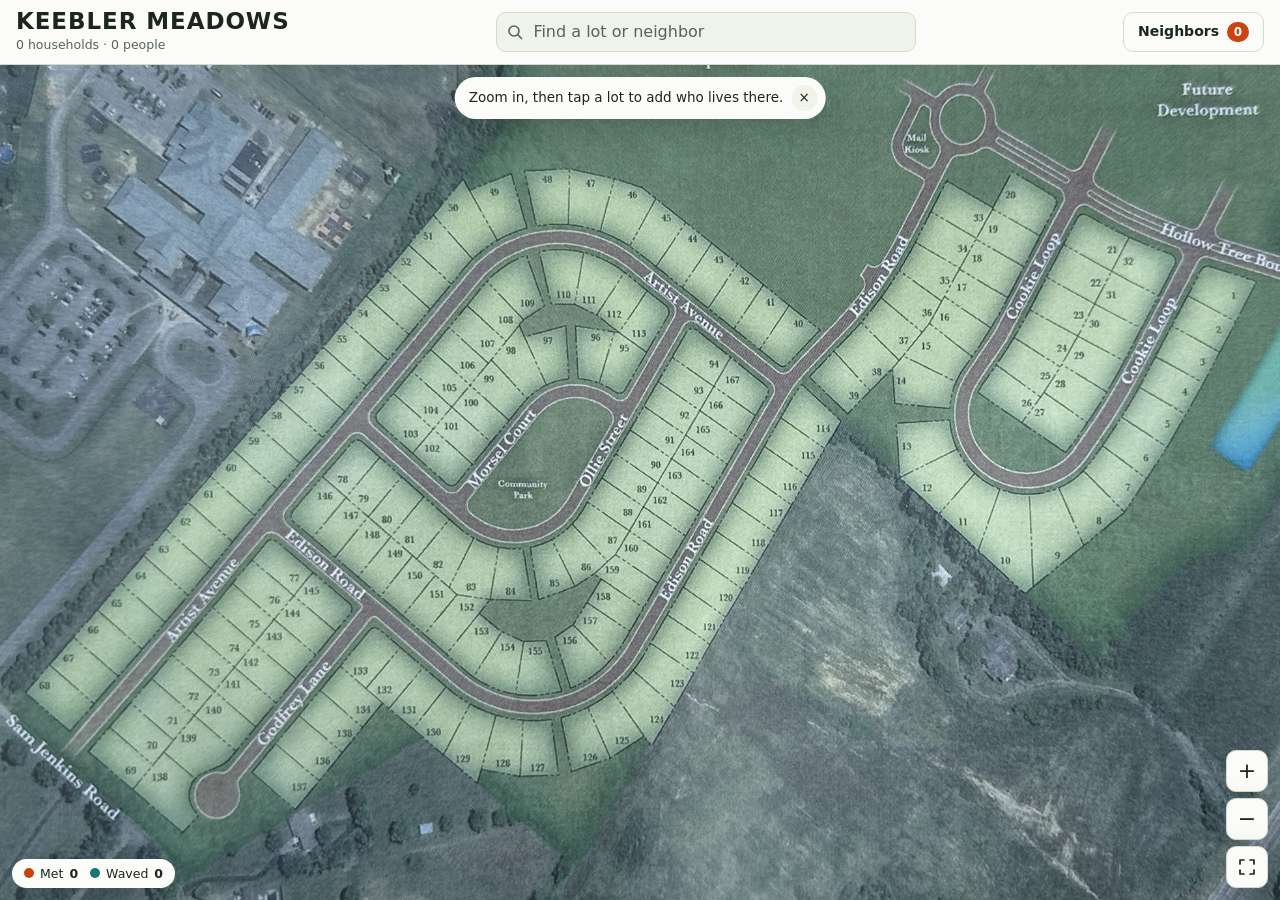
==== keebler/index.html @ 473af1f1 "Add Keebler Meadows Neighbors app at /keebler/ Installable offline web app: zoomable lot map of the " ====
<!doctype html>
<html lang="en">
<head>
<meta charset="utf-8">
<meta name="viewport" content="width=device-width, initial-scale=1, viewport-fit=cover">
<title>Keebler Meadows Neighbors</title>
<meta name="description" content="Zoomable lot map of Keebler Meadows for keeping track of the neighbors you meet.">
<meta name="theme-color" content="#FBFCF9" media="(prefers-color-scheme: light)">
<meta name="theme-color" content="#182120" media="(prefers-color-scheme: dark)">
<meta name="color-scheme" content="light dark">
<meta name="robots" content="noindex, nofollow">
<meta name="apple-mobile-web-app-capable" content="yes">
<meta name="mobile-web-app-capable" content="yes">
<meta name="apple-mobile-web-app-title" content="Keebler">
<meta name="apple-mobile-web-app-status-bar-style" content="default">
<link rel="manifest" href="manifest.webmanifest">
<link rel="apple-touch-icon" href="apple-touch-icon.png">
<link rel="icon" type="image/png" sizes="192x192" href="icons/icon-192.png">
<style>
@font-face{font-family:"Barlow";font-style:normal;font-weight:400;font-display:swap;src:url(fonts/barlow-latin-400-normal.woff2) format("woff2")}
@font-face{font-family:"Barlow";font-style:normal;font-weight:500;font-display:swap;src:url(fonts/barlow-latin-500-normal.woff2) format("woff2")}
@font-face{font-family:"Barlow";font-style:normal;font-weight:600;font-display:swap;src:url(fonts/barlow-latin-600-normal.woff2) format("woff2")}
@font-face{font-family:"Barlow Condensed";font-style:normal;font-weight:500;font-display:swap;src:url(fonts/barlow-condensed-latin-500-normal.woff2) format("woff2")}
@font-face{font-family:"Barlow Condensed";font-style:normal;font-weight:600;font-display:swap;src:url(fonts/barlow-condensed-latin-600-normal.woff2) format("woff2")}
@font-face{font-family:"Barlow Condensed";font-style:normal;font-weight:700;font-display:swap;src:url(fonts/barlow-condensed-latin-700-normal.woff2) format("woff2")}
[hidden]{display:none!important}
html{-webkit-tap-highlight-color:transparent}
/* Layout: slim header over a full-bleed plat map. Lots are tap targets on the map;
   the household record opens in a bottom sheet on phones and a side panel on wide screens. */
:root {
  --bg: #EEF1EA;
  --surface: #FBFCF9;
  --surface-2: #F0F3EA;
  --ink: #1B2620;
  --muted: #566359;
  --line: #D3DACB;
  --canvas: #27342B;
  --accent: #C94410;
  --accent-ink: #FFFFFF;
  --teal: #1B766F;
  --teal-ink: #FFFFFF;
  --danger: #B3261E;
  --shadow: 0 10px 30px rgba(18, 30, 22, .22);
  /* map overlays sit on the photo, which looks the same in both themes */
  --ring: rgba(27, 38, 32, .55);
  --ring-fill: rgba(255, 255, 255, .20);
  --halo: rgba(255, 255, 255, .95);
  --font-display: "Barlow Condensed", "Arial Narrow", system-ui, sans-serif;
  --font-body: "Barlow", system-ui, -apple-system, "Segoe UI", sans-serif;
}
@media (prefers-color-scheme: dark) {
  :root:not([data-theme="light"]) {
    --bg: #0F1512; --surface: #182120; --surface-2: #202B28; --ink: #E7EEE8; --muted: #98A89E;
    --line: #2C3A36; --canvas: #0B110E; --accent: #FF8B4D; --accent-ink: #1A0E06;
    --teal: #55C9C0; --teal-ink: #07211F; --danger: #FF8A80; --shadow: 0 10px 30px rgba(0, 0, 0, .55);
    color-scheme: dark;
  }
}
:root[data-theme="dark"] {
  --bg: #0F1512; --surface: #182120; --surface-2: #202B28; --ink: #E7EEE8; --muted: #98A89E;
  --line: #2C3A36; --canvas: #0B110E; --accent: #FF8B4D; --accent-ink: #1A0E06;
  --teal: #55C9C0; --teal-ink: #07211F; --danger: #FF8A80; --shadow: 0 10px 30px rgba(0, 0, 0, .55);
  color-scheme: dark;
}

*, *::before, *::after { box-sizing: border-box; }
html { height: 100%; }
body { height: 100%; margin: 0; overflow: hidden; background: var(--bg); color: var(--ink);
  font-family: var(--font-body); font-size: 15px; line-height: 1.4; -webkit-text-size-adjust: 100%; }
button, input, textarea { font: inherit; color: inherit; }
button { cursor: pointer; }
:focus-visible { outline: 2px solid var(--accent); outline-offset: 2px; }

.app { height: 100%; display: flex; flex-direction: column; }

/* ---------- header ---------- */
.top { position: relative; z-index: 30; display: grid; gap: 8px 12px; padding: 10px 16px;
  grid-template-columns: 1fr auto; grid-template-areas: "brand btn" "search search";
  background: var(--surface); border-bottom: 1px solid var(--line); }
.brand { grid-area: brand; min-width: 0; }
.brand h1 { margin: 0; font: 700 23px/1 var(--font-display); letter-spacing: .04em; text-transform: uppercase; }
.tally { margin: 3px 0 0; font-size: 12.5px; color: var(--muted); font-variant-numeric: tabular-nums;
  white-space: nowrap; overflow: hidden; text-overflow: ellipsis; }
#btn-list { grid-area: btn; }
.search { grid-area: search; position: relative; min-width: 0; }
.search svg { position: absolute; left: 11px; top: 50%; translate: 0 -50%; color: var(--muted); pointer-events: none; }
.search input { width: 100%; height: 40px; padding: 0 12px 0 36px; border: 1px solid var(--line); border-radius: 10px;
  background: var(--surface-2); font-size: 16px; }
.search input::placeholder { color: var(--muted); }
.results { position: absolute; left: 0; right: 0; top: calc(100% + 6px); margin: 0; padding: 4px; list-style: none;
  max-height: min(55vh, 420px); overflow-y: auto; background: var(--surface); border: 1px solid var(--line);
  border-radius: 12px; box-shadow: var(--shadow); }
.results button { width: 100%; display: grid; grid-template-columns: 46px 1fr; gap: 10px; align-items: center;
  padding: 8px 10px; border: 0; border-radius: 8px; background: transparent; text-align: left; }
.results button:hover, .results button:focus-visible { background: var(--surface-2); }
.results .none { padding: 12px 10px; color: var(--muted); font-size: 14px; }

.btn { height: 40px; padding: 0 14px; border: 1px solid var(--line); border-radius: 10px; background: var(--surface);
  font-weight: 600; font-size: 14px; display: inline-flex; align-items: center; gap: 8px; white-space: nowrap; }
.btn:hover { background: var(--surface-2); }
.btn.primary { background: var(--accent); border-color: var(--accent); color: var(--accent-ink); }
.btn.small { height: 34px; padding: 0 12px; font-size: 13.5px; }
.btn.danger { color: var(--danger); }
.badge { min-width: 22px; padding: 1px 6px; border-radius: 99px; background: var(--accent); color: var(--accent-ink);
  font: 700 12px/18px var(--font-body); text-align: center; font-variant-numeric: tabular-nums; }

.lotnum { font: 700 22px/1 var(--font-display); letter-spacing: .02em; font-variant-numeric: tabular-nums; }
.sub { color: var(--muted); font-size: 13px; overflow: hidden; text-overflow: ellipsis; white-space: nowrap; }
.rowtext { min-width: 0; display: grid; }
.rowtext b { font-weight: 600; overflow: hidden; text-overflow: ellipsis; white-space: nowrap; }

/* ---------- map ---------- */
.stage { position: relative; flex: 1; min-height: 0; overflow: hidden; background: var(--canvas); }
.view { position: absolute; inset: 0; overflow: hidden; touch-action: none; user-select: none; -webkit-user-select: none;
  -webkit-touch-callout: none; cursor: grab; background: var(--canvas); }
.view:active { cursor: grabbing; }
.world { position: absolute; left: 0; top: 0; width: 1600px; height: 1000px; transform-origin: 0 0; }
.world img { display: block; width: 1600px; height: 1000px; max-width: none; pointer-events: none; }

.pins { position: absolute; inset: 0; overflow: hidden; pointer-events: none; }
.pin { position: absolute; left: 0; top: 0; width: 0; height: 0; }
.pin.off { display: none; }
.pin .dot { position: absolute; left: 0; top: 0; translate: -50% -50%; border-radius: 50%; display: grid; place-items: center;
  font: 700 11px/1 var(--font-body); font-variant-numeric: tabular-nums; }
.pin.empty .dot { width: var(--de); height: var(--de); border: 1.5px solid var(--ring); background: var(--ring-fill); }
.pins[data-z="lo"] .pin.empty:not(.sel) { display: none; }
.pin.met .dot, .pin.waved .dot { width: var(--df); height: var(--df); box-shadow: 0 0 0 2px var(--halo), 0 2px 6px rgba(0,0,0,.35); }
.pin.met .dot { background: var(--accent); color: var(--accent-ink); }
.pin.waved .dot { background: var(--teal); color: var(--teal-ink); }
.pin .dot span { display: none; }
.pins[data-num="1"] .pin.met .dot span, .pins[data-num="1"] .pin.waved .dot span { display: inline; }
.pin.sel .dot { box-shadow: 0 0 0 3px var(--halo), 0 0 0 6px var(--accent); }
.pin.sel.empty .dot { border-color: var(--accent); background: rgba(255,255,255,.35); }

.chip { position: absolute; left: 0; top: calc(var(--df) / 2 + 3px); translate: -50% 0; max-width: 176px; padding: 2px 8px 3px 7px;
  border: 1px solid var(--line); border-radius: 7px; background: var(--surface); color: var(--ink); box-shadow: 0 2px 8px rgba(0,0,0,.28);
  font: 600 11.5px/1.25 var(--font-body); white-space: nowrap; display: none; }
.chip b { display: flex; align-items: center; gap: 5px; font-weight: 600; }
.chip b::before { content: ""; flex: none; width: 7px; height: 7px; border-radius: 50%; background: var(--accent); }
.pin.waved .chip b::before { background: var(--teal); }
.chip b em { font-style: normal; overflow: hidden; text-overflow: ellipsis; }
.chip i { display: none; font-style: normal; font-weight: 400; font-size: 10.5px; color: var(--muted); overflow: hidden; text-overflow: ellipsis; }
.pins[data-chips="1"] .pin.met:not(.nochip) .chip, .pins[data-chips="1"] .pin.waved:not(.nochip) .chip { display: block; }
.pins[data-ex="1"] .chip i { display: block; }
.pin.sel { z-index: 2; }

.hint { position: absolute; z-index: 5; left: 50%; top: 12px; translate: -50% 0; max-width: calc(100% - 32px); display: flex; align-items: center; gap: 8px;
  padding: 8px 8px 8px 14px; border-radius: 99px; background: var(--surface); box-shadow: var(--shadow); font-size: 13.5px; }
.hint button { width: 26px; height: 26px; border: 0; border-radius: 50%; background: var(--surface-2); line-height: 1; }
.legend { position: absolute; z-index: 5; left: 12px; bottom: calc(12px + env(safe-area-inset-bottom, 0px)); display: flex; gap: 12px; padding: 6px 12px; border-radius: 99px;
  background: var(--surface); box-shadow: var(--shadow); font-size: 12.5px; font-variant-numeric: tabular-nums; }
.legend span { display: inline-flex; align-items: center; gap: 6px; }
.legend i { width: 10px; height: 10px; border-radius: 50%; background: var(--accent); }
.legend i.t { background: var(--teal); }
.zoomctl { position: absolute; z-index: 5; right: 12px; bottom: calc(12px + env(safe-area-inset-bottom, 0px)); display: grid; gap: 6px; }
.zoomctl button { width: 42px; height: 42px; display: grid; place-items: center; border: 1px solid var(--line); border-radius: 10px;
  background: var(--surface); box-shadow: var(--shadow); font: 500 22px/1 var(--font-body); }
.zoomctl button:hover { background: var(--surface-2); }
.stage.has-sheet .legend, .stage.has-sheet .zoomctl, .stage.has-sheet .hint { display: none; }

/* ---------- sheet ---------- */
.sheet { position: absolute; z-index: 10; left: 0; right: 0; bottom: 0; max-height: 64%; display: flex; flex-direction: column;
  background: var(--surface); border-radius: 16px 16px 0 0; box-shadow: var(--shadow);
  transform: translateY(104%); visibility: hidden; transition: transform .22s ease, visibility 0s linear .22s; }
.sheet.open { transform: none; visibility: visible; transition: transform .22s ease, visibility 0s; }
.grab { width: 38px; height: 4px; margin: 8px auto 0; border-radius: 4px; background: var(--line); flex: none; }
.sheet-head { flex: none; display: flex; align-items: center; justify-content: space-between; gap: 12px; padding: 8px 16px 10px; border-bottom: 1px solid var(--line); }
.sheet-head h2 { margin: 0; font: 700 28px/1 var(--font-display); letter-spacing: .03em; text-transform: uppercase; }
.sheet-head p { margin: 3px 0 0; font-size: 13px; color: var(--muted); }
.icon-btn { flex: none; width: 36px; height: 36px; display: grid; place-items: center; border: 0; border-radius: 50%; background: var(--surface-2); font-size: 20px; line-height: 1; }
.icon-btn:hover { background: var(--line); }
.sheet-body { overflow-y: auto; padding: 14px 16px calc(18px + env(safe-area-inset-bottom, 0px)); overscroll-behavior: contain; }

.field { display: grid; gap: 6px; margin: 0 0 14px; padding: 0; border: 0; min-width: 0; }
.field > label, .field > legend, .lbl { padding: 0; font: 600 12px/1 var(--font-display); letter-spacing: .09em; text-transform: uppercase; color: var(--muted); }
.field input[type="text"], .field input[type="date"], .field textarea, .member input {
  width: 100%; min-width: 0; padding: 9px 11px; border: 1px solid var(--line); border-radius: 9px; background: var(--surface-2); font-size: 16px; }
.field textarea { resize: vertical; min-height: 76px; }
.member { display: grid; grid-template-columns: 1fr 1fr 36px; gap: 6px; margin-bottom: 6px; align-items: center; }
.seg { position: relative; display: inline-grid; grid-auto-flow: column; gap: 0; border: 1px solid var(--line); border-radius: 10px; overflow: hidden; width: max-content; max-width: 100%; }
.seg input { position: absolute; opacity: 0; pointer-events: none; }
.seg label { padding: 8px 14px; font-size: 14px; font-weight: 600; background: var(--surface-2); cursor: pointer; }
.seg input:checked + label.l-met { background: var(--accent); color: var(--accent-ink); }
.seg input:checked + label.l-waved { background: var(--teal); color: var(--teal-ink); }
.seg input:focus-visible + label { outline: 2px solid var(--accent); outline-offset: -2px; }
.tags { display: flex; flex-wrap: wrap; gap: 6px; }
.tag { padding: 6px 11px; border: 1px solid var(--line); border-radius: 99px; background: var(--surface-2); font-size: 13.5px; }
.tag[aria-pressed="true"] { background: var(--ink); color: var(--surface); border-color: var(--ink); }
.sheet-foot { display: flex; align-items: center; justify-content: space-between; gap: 12px; margin-top: 4px; }
.state { font-size: 13px; color: var(--muted); }
.state.err { color: var(--danger); }
.note { margin: 0 0 12px; padding: 8px 12px; border-radius: 9px; background: var(--surface-2); color: var(--muted); font-size: 13px; }

.list { list-style: none; margin: 0; padding: 0; display: grid; gap: 2px; }
.list button { width: 100%; display: grid; grid-template-columns: 46px 1fr; gap: 10px; align-items: center; padding: 10px 6px; border: 0;
  border-bottom: 1px solid var(--line); background: transparent; text-align: left; }
.list button:hover { background: var(--surface-2); }
.dotk { display: inline-block; width: 8px; height: 8px; border-radius: 50%; margin-right: 6px; background: var(--accent); }
.dotk.t { background: var(--teal); }
.empty-state { padding: 22px 6px; color: var(--muted); }
.empty-state strong { display: block; margin-bottom: 6px; color: var(--ink); font: 700 20px/1.1 var(--font-display); letter-spacing: .03em; text-transform: uppercase; }

@media (min-width: 760px) {
  .top { grid-template-columns: auto minmax(220px, 420px) auto; grid-template-areas: "brand search btn"; justify-content: space-between; align-items: center; }
}
@media (min-width: 900px) {
  .sheet { left: auto; top: 0; width: 392px; max-height: none; border-radius: 0; border-left: 1px solid var(--line);
    transform: translateX(104%); }
  .sheet.open { transform: none; }
  .grab { display: none; }
  .stage.has-sheet .zoomctl { display: grid; right: 404px; }
  .stage.has-sheet .legend { display: flex; }
}
.backup { margin-top: 22px; padding-top: 16px; border-top: 1px solid var(--line); display: grid; gap: 10px; }
.backup p { margin: 0; color: var(--muted); font-size: 13px; }
.backup textarea { width: 100%; min-height: 84px; padding: 9px 11px; border: 1px solid var(--line); border-radius: 9px; background: var(--surface-2);
  font: 12px/1.35 ui-monospace, SFMono-Regular, Menlo, monospace; resize: vertical; }
.backup .row { display: flex; flex-wrap: wrap; gap: 8px; }
@media (prefers-reduced-motion: reduce) {
  .sheet, .sheet.open { transition: none; }
}
</style>
</head>
<body>
<div class="app">
  <header class="top" id="top">
    <div class="brand">
      <h1>Keebler Meadows</h1>
      <p class="tally" id="tally" aria-live="polite">Loading neighbors…</p>
    </div>
    <button class="btn" id="btn-list" type="button">Neighbors <span class="badge" id="badge">0</span></button>
    <div class="search">
      <svg width="16" height="16" viewBox="0 0 16 16" fill="none" aria-hidden="true"><circle cx="7" cy="7" r="5" stroke="currentColor" stroke-width="1.6"/><path d="M11 11l3.5 3.5" stroke="currentColor" stroke-width="1.6" stroke-linecap="round"/></svg>
      <input id="q" type="search" placeholder="Find a lot or neighbor" autocomplete="off" enterkeyhint="search" aria-label="Find a lot number or neighbor">
      <ul class="results" id="results" hidden></ul>
    </div>
  </header>

  <main class="stage" id="stage">
    <div class="view" id="view" tabindex="0" role="application" aria-label="Keebler Meadows lot map. Drag to pan, pinch or scroll to zoom, tap a lot to open it.">
      <div class="world" id="world">
        <img id="plat" src="map.jpg" width="1600" height="1000" alt="Aerial site plan of Keebler Meadows showing numbered lots 1 to 167" draggable="false">
      </div>
      <div class="pins" id="pins"></div>
    </div>

    <div class="hint" id="hint"><span>Zoom in, then tap a lot to add who lives there.</span><button type="button" id="hint-x" aria-label="Dismiss tip">×</button></div>
    <div class="legend" id="legend" aria-hidden="true"><span><i></i>Met <b id="n-met">0</b></span><span><i class="t"></i>Waved <b id="n-waved">0</b></span></div>
    <div class="zoomctl">
      <button type="button" id="z-in" aria-label="Zoom in">+</button>
      <button type="button" id="z-out" aria-label="Zoom out">−</button>
      <button type="button" id="z-fit" aria-label="Fit all lots"><svg width="18" height="18" viewBox="0 0 18 18" fill="none" aria-hidden="true"><path d="M2 6V2h4M16 6V2h-4M2 12v4h4M16 12v4h-4" stroke="currentColor" stroke-width="1.7" stroke-linecap="round" stroke-linejoin="round"/></svg></button>
    </div>

    <aside class="sheet" id="sheet" aria-label="Lot details">
      <div class="grab"></div>
      <div class="sheet-head">
        <div class="rowtext"><h2 id="sheet-title">Lot</h2><p id="sheet-sub"></p></div>
        <button type="button" class="icon-btn" id="sheet-close" aria-label="Close">×</button>
      </div>
      <div class="sheet-body" id="sheet-body"></div>
    </aside>
  </main>
</div>

<script>
(function () {
  'use strict';
  var W = 1600, H = 1000;
  var LOTS = {"1":[1283,359],"2":[1267,393],"3":[1250,426],"4":[1233,457],"5":[1215,489],"6":[1193,524],"7":[1174,555],"8":[1145,588],"9":[1102,624],"10":[1050,630],"11":[1005,590],"12":[969,555],"13":[948,512],"14":[942,446],"15":[968,410],"16":[986,380],"17":[1004,350],"18":[1020,320],"19":[1036,290],"20":[1054,255],"21":[1158,311],"22":[1141,345],"23":[1124,378],"24":[1106,412],"25":[1090,440],"26":[1070,468],"27":[1084,478],"28":[1105,449],"29":[1124,420],"30":[1140,387],"31":[1157,358],"32":[1175,323],"33":[1021,279],"34":[1005,310],"35":[987,343],"36":[968,375],"37":[945,404],"38":[917,436],"39":[894,461],"40":[837,387],"41":[808,365],"42":[781,344],"43":[756,322],"44":[729,300],"45":[702,279],"46":[667,256],"47":[624,243],"48":[580,240],"49":[526,253],"50":[483,268],"51":[458,297],"52":[435,324],"53":[413,351],"54":[391,377],"55":[370,403],"56":[347,430],"57":[325,456],"58":[304,481],"59":[280,507],"60":[257,535],"61":[233,561],"62":[210,590],"63":[188,617],"64":[164,645],"65":[139,673],"66":[115,700],"67":[90,730],"68":[66,757],"69":[154,844],"70":[175,819],"71":[196,793],"72":[218,769],"73":[239,744],"74":[260,719],"75":[280,694],"76":[301,670],"77":[321,647],"78":[370,546],"79":[392,566],"80":[416,586],"81":[439,608],"82":[468,633],"83":[502,657],"84":[542,661],"85":[587,653],"86":[620,636],"87":[647,609],"88":[662,580],"89":[676,556],"90":[690,531],"91":[705,506],"92":[720,480],"93":[735,455],"94":[750,428],"95":[659,412],"96":[629,401],"97":[580,405],"98":[542,415],"99":[520,443],"100":[502,468],"101":[481,492],"102":[462,515],"103":[440,500],"104":[460,475],"105":[479,453],"106":[498,430],"107":[519,407],"108":[537,382],"109":[559,366],"110":[596,357],"111":[622,363],"112":[648,377],"113":[674,397],"114":[862,494],"115":[846,522],"116":[828,554],"117":[814,580],"118":[795,611],"119":[780,640],"120":[762,667],"121":[745,696],"122":[728,726],"123":[713,755],"124":[692,792],"125":[656,813],"126":[624,831],"127":[570,841],"128":[535,837],"129":[494,833],"130":[463,805],"131":[438,782],"132":[413,762],"133":[389,742],"134":[391,782],"135":[373,806],"136":[350,834],"137":[326,861],"138":[184,851],"139":[213,812],"140":[238,783],"141":[258,755],"142":[276,734],"143":[300,707],"144":[319,684],"145":[338,660],"146":[352,563],"147":[379,583],"148":[400,603],"149":[424,622],"150":[444,645],"151":[467,664],"152":[497,677],"153":[513,702],"154":[539,718],"155":[567,722],"156":[603,711],"157":[624,691],"158":[637,667],"159":[646,639],"160":[665,617],"161":[679,592],"162":[695,568],"163":[710,542],"164":[724,518],"165":[739,495],"166":[752,470],"167":[769,445]};
  var PRESET_TAGS = ['Kids', 'Pets', 'Church', 'New baby', 'Invite over', 'Follow up'];
  var LS_KEY = 'keebler-meadows-lots';

  var $ = function (id) { return document.getElementById(id); };
  var view = $('view'), world = $('world'), pinsEl = $('pins'), stage = $('stage'), sheet = $('sheet');
  var sheetBody = $('sheet-body'), qInput = $('q'), resultsEl = $('results');

  function clamp(v, a, b) { return Math.max(a, Math.min(b, v)); }
  function esc(s) { return String(s == null ? '' : s).replace(/[&<>"']/g, function (c) { return { '&': '&amp;', '<': '&lt;', '>': '&gt;', '"': '&quot;', "'": '&#39;' }[c]; }); }
  function todayStr() { var d = new Date(); var m = String(d.getMonth() + 1).padStart(2, '0'), dd = String(d.getDate()).padStart(2, '0'); return d.getFullYear() + '-' + m + '-' + dd; }
  var reduceMotion = window.matchMedia && matchMedia('(prefers-reduced-motion: reduce)').matches;
  var wide = function () { return window.matchMedia && matchMedia('(min-width: 900px)').matches; };

  /* ---------------- data ---------------- */
  var households = {};            // lot number -> household doc
  var store = { db: null, ready: false, readOnly: false };
  var meta = {};                  // lot number -> chip metrics

  function sanitize(d) {
    d = d || {};
    var members = Array.isArray(d.members) ? d.members.map(function (m) { return { name: String((m && m.name) || ''), detail: String((m && m.detail) || '') }; }) : [];
    return {
      household: String(d.household || ''), address: String(d.address || ''),
      status: d.status === 'waved' ? 'waved' : 'met', members: members,
      metOn: String(d.metOn || ''), tags: Array.isArray(d.tags) ? d.tags.map(String) : [], notes: String(d.notes || ''),
      updatedAt: String(d.updatedAt || '')
    };
  }
  function isEmptyDoc(d) {
    return !d.household.trim() && !d.address.trim() && !d.notes.trim() && !d.tags.length &&
      !d.members.some(function (m) { return m.name.trim() || m.detail.trim(); });
  }
  function displayName(n) {
    var h = households[n]; if (!h) return 'Lot ' + n;
    if (h.household.trim()) return h.household.trim();
    var m = h.members.find(function (x) { return x.name.trim(); });
    return m ? m.name.trim() : 'Lot ' + n;
  }
  function memberNames(h) { return h.members.map(function (m) { return m.name.trim(); }).filter(Boolean); }

  /* ---------------- pins ---------------- */
  var pinEls = {};
  Object.keys(LOTS).forEach(function (n) {
    var el = document.createElement('div');
    el.className = 'pin empty off';
    el.innerHTML = '<span class="dot"><span>' + n + '</span></span><span class="chip"><b><em></em></b><i></i></span>';
    pinsEl.appendChild(el);
    pinEls[n] = el;
  });

  function updatePin(n) {
    var el = pinEls[n], h = households[n];
    el.classList.toggle('empty', !h);
    el.classList.toggle('met', !!h && h.status === 'met');
    el.classList.toggle('waved', !!h && h.status === 'waved');
    if (h) {
      var name = displayName(n), subs = memberNames(h).join(', ');
      el.querySelector('em').textContent = name;
      el.querySelector('i').textContent = subs;
      meta[n] = { w: Math.min(176, 30 + name.length * 6.4), wEx: Math.min(176, 30 + Math.max(name.length * 6.4, subs.length * 5.4)), sub: !!subs };
    } else { delete meta[n]; }
  }

  var chipOrder = [];
  function refreshAll() {
    Object.keys(LOTS).forEach(updatePin);
    chipOrder = Object.keys(households).sort(function (a, b) { return (households[b].updatedAt || '').localeCompare(households[a].updatedAt || ''); });
    var hh = chipOrder.length, people = 0, met = 0, waved = 0;
    chipOrder.forEach(function (n) { var h = households[n]; people += memberNames(h).length; if (h.status === 'waved') waved++; else met++; });
    $('tally').textContent = hh + (hh === 1 ? ' household' : ' households') + ' · ' + people + (people === 1 ? ' person' : ' people');
    $('badge').textContent = hh;
    $('n-met').textContent = met; $('n-waved').textContent = waved;
    if (sheet.dataset.mode === 'list' && sheet.classList.contains('open')) renderList();
    invalidate();
  }

  /* ---------------- camera ---------------- */
  var cam = { k: .3, tx: 0, ty: 0 }, vw = 0, vh = 0, kMin = .2, kMax = 6, raf = 0, anim = 0;
  function invalidate() { if (!raf) raf = requestAnimationFrame(draw); }
  function clampCam() {
    var m = 100, ww = W * cam.k, wh = H * cam.k;
    cam.tx = ww + 2 * m <= vw ? (vw - ww) / 2 : clamp(cam.tx, vw - ww - m, m);
    cam.ty = wh + 2 * m <= vh ? (vh - wh) / 2 : clamp(cam.ty, vh - wh - m, m);
  }
  function zoomAt(sx, sy, nk) {
    nk = clamp(nk, kMin, kMax);
    var wx = (sx - cam.tx) / cam.k, wy = (sy - cam.ty) / cam.k;
    cam.k = nk; cam.tx = sx - wx * nk; cam.ty = sy - wy * nk; clampCam(); invalidate();
  }
  function fit() {
    var bx0 = 20, by0 = 190, bx1 = 1330, by1 = 910;
    var k = Math.min(vw / (bx1 - bx0), vh / (by1 - by0));
    cam.k = clamp(k, kMin, kMax);
    cam.tx = vw / 2 - ((bx0 + bx1) / 2) * cam.k; cam.ty = vh / 2 - ((by0 + by1) / 2) * cam.k;
    clampCam(); invalidate();
  }
  function flyTo(wx, wy, k, sx, sy) {
    cancelAnimationFrame(anim);
    k = clamp(k, kMin, kMax);
    var t1 = { k: k, tx: sx - wx * k, ty: sy - wy * k };
    if (reduceMotion) { cam.k = t1.k; cam.tx = t1.tx; cam.ty = t1.ty; clampCam(); invalidate(); return; }
    var t0 = { k: cam.k, tx: cam.tx, ty: cam.ty }, start = performance.now(), dur = 320;
    (function step(now) {
      var p = clamp((now - start) / dur, 0, 1), e = 1 - Math.pow(1 - p, 3);
      cam.k = t0.k + (t1.k - t0.k) * e; cam.tx = t0.tx + (t1.tx - t0.tx) * e; cam.ty = t0.ty + (t1.ty - t0.ty) * e;
      clampCam(); invalidate();
      if (p < 1) anim = requestAnimationFrame(step);
    })(start);
  }
  function visibleCenter() {
    var sheetOpen = sheet.classList.contains('open');
    if (!sheetOpen) return { x: vw / 2, y: vh / 2, w: vw, h: vh };
    if (wide()) { var pw = sheet.getBoundingClientRect().width; return { x: (vw - pw) / 2, y: vh / 2, w: vw - pw, h: vh }; }
    var sh = sheet.getBoundingClientRect().height; return { x: vw / 2, y: (vh - sh) / 2, w: vw, h: vh - sh };
  }
  function focusLot(n) {
    var p = LOTS[n], c = visibleCenter(), sx = p[0] * cam.k + cam.tx, sy = p[1] * cam.k + cam.ty;
    var inside = Math.abs(sx - c.x) < c.w / 2 - 50 && Math.abs(sy - c.y) < c.h / 2 - 50;
    if (cam.k >= 1.8 && inside) return;
    flyTo(p[0], p[1], Math.max(cam.k, 2.6), c.x, c.y);
  }

  /* ---------------- drawing ---------------- */
  var pos = {};
  function draw() {
    raf = 0;
    var k = cam.k;
    world.style.transform = 'translate(' + cam.tx + 'px,' + cam.ty + 'px) scale(' + k + ')';
    var de = clamp(22 * k, 10, 42), df = clamp(22 * k, 12, 30);
    pinsEl.style.setProperty('--de', de + 'px'); pinsEl.style.setProperty('--df', df + 'px');
    pinsEl.dataset.z = k >= 1.15 ? 'hi' : 'lo';
    pinsEl.dataset.num = df >= 20 ? '1' : '0';
    var chips = k >= 1.35, ex = k >= 2.6;
    pinsEl.dataset.chips = chips ? '1' : '0'; pinsEl.dataset.ex = ex ? '1' : '0';
    Object.keys(LOTS).forEach(function (n) {
      var el = pinEls[n], sx = LOTS[n][0] * k + cam.tx, sy = LOTS[n][1] * k + cam.ty;
      var on = sx > -90 && sx < vw + 90 && sy > -60 && sy < vh + 60;
      pos[n] = { x: sx, y: sy, on: on };
      if (on !== el._on) { el._on = on; el.classList.toggle('off', !on); }
      if (on) el.style.transform = 'translate(' + sx.toFixed(1) + 'px,' + sy.toFixed(1) + 'px)';
    });
    if (chips) {
      var placed = [], order = chipOrder.slice();
      if (selected != null && households[selected]) { order = order.filter(function (n) { return String(n) !== String(selected); }); order.unshift(String(selected)); }
      order.forEach(function (n) {
        var p = pos[n], m = meta[n]; if (!p || !p.on || !m) return;
        var w = ex ? m.wEx : m.w, h = ex && m.sub ? 36 : 21;
        var r = { x0: p.x - w / 2, x1: p.x + w / 2, y0: p.y + df / 2 + 3, y1: p.y + df / 2 + 3 + h };
        var hit = placed.some(function (q) { return r.x0 < q.x1 + 3 && r.x1 > q.x0 - 3 && r.y0 < q.y1 + 2 && r.y1 > q.y0 - 2; });
        if (!hit) placed.push(r);
        var el = pinEls[n]; if (el._hide !== hit) { el._hide = hit; el.classList.toggle('nochip', hit); }
      });
    }
  }

  var ro = new ResizeObserver(function () {
    var r = view.getBoundingClientRect(), first = !vw;
    vw = r.width; vh = r.height; kMin = Math.min(vw / W, vh / H);
    if (first) fit(); else { clampCam(); invalidate(); }
  });
  ro.observe(view);

  /* ---------------- gestures ---------------- */
  var ptrs = new Map(), g = null, interacted = false;
  function noteInteract() { if (!interacted) { interacted = true; $('hint').hidden = true; } }
  function rel(e) { var r = view.getBoundingClientRect(); return { x: e.clientX - r.left, y: e.clientY - r.top }; }
  function pinchStart() {
    var pts = Array.from(ptrs.values()), r = view.getBoundingClientRect();
    var mx = (pts[0].x + pts[1].x) / 2 - r.left, my = (pts[0].y + pts[1].y) / 2 - r.top;
    g = { mode: 'pinch', d0: Math.hypot(pts[0].x - pts[1].x, pts[0].y - pts[1].y) || 1, k0: cam.k, wx: (mx - cam.tx) / cam.k, wy: (my - cam.ty) / cam.k };
  }
  view.addEventListener('pointerdown', function (e) {
    if (e.button > 0) return;
    cancelAnimationFrame(anim);
    view.setPointerCapture(e.pointerId);
    ptrs.set(e.pointerId, { x: e.clientX, y: e.clientY });
    noteInteract();
    if (ptrs.size === 1) g = { mode: 'drag', x0: e.clientX, y0: e.clientY, t0: performance.now(), moved: false, tx0: cam.tx, ty0: cam.ty };
    else if (ptrs.size === 2) pinchStart();
  });
  view.addEventListener('pointermove', function (e) {
    var p = ptrs.get(e.pointerId); if (!p || !g) return;
    p.x = e.clientX; p.y = e.clientY;
    if (g.mode === 'drag' && ptrs.size === 1) {
      var dx = e.clientX - g.x0, dy = e.clientY - g.y0;
      if (!g.moved && Math.hypot(dx, dy) > 6) g.moved = true;
      if (g.moved) { cam.tx = g.tx0 + dx; cam.ty = g.ty0 + dy; clampCam(); invalidate(); }
    } else if (g.mode === 'pinch' && ptrs.size === 2) {
      var pts = Array.from(ptrs.values()), r = view.getBoundingClientRect();
      var d = Math.hypot(pts[0].x - pts[1].x, pts[0].y - pts[1].y);
      var mx = (pts[0].x + pts[1].x) / 2 - r.left, my = (pts[0].y + pts[1].y) / 2 - r.top;
      cam.k = clamp(g.k0 * d / g.d0, kMin, kMax); cam.tx = mx - g.wx * cam.k; cam.ty = my - g.wy * cam.k; clampCam(); invalidate();
    }
  });
  function endPtr(e) {
    if (!ptrs.delete(e.pointerId)) return;
    if (g && g.mode === 'drag' && !g.moved && e.type === 'pointerup' && performance.now() - g.t0 < 650 && ptrs.size === 0) { var q = rel(e); tapAt(q.x, q.y); }
    if (ptrs.size === 0) g = null;
    else if (ptrs.size === 1) { var rem = Array.from(ptrs.values())[0]; g = { mode: 'drag', x0: rem.x, y0: rem.y, t0: performance.now(), moved: true, tx0: cam.tx, ty0: cam.ty }; }
  }
  view.addEventListener('pointerup', endPtr);
  view.addEventListener('pointercancel', endPtr);
  view.addEventListener('wheel', function (e) {
    e.preventDefault(); noteInteract(); cancelAnimationFrame(anim);
    var q = rel(e), dy = e.deltaMode === 1 ? e.deltaY * 16 : e.deltaY;
    zoomAt(q.x, q.y, cam.k * Math.exp(-dy * (e.ctrlKey ? 0.01 : 0.0016)));
  }, { passive: false });
  view.addEventListener('keydown', function (e) {
    var step = 60, c = false;
    if (e.key === 'ArrowLeft') { cam.tx += step; c = true; } else if (e.key === 'ArrowRight') { cam.tx -= step; c = true; }
    else if (e.key === 'ArrowUp') { cam.ty += step; c = true; } else if (e.key === 'ArrowDown') { cam.ty -= step; c = true; }
    else if (e.key === '+' || e.key === '=') { zoomAt(vw / 2, vh / 2, cam.k * 1.35); }
    else if (e.key === '-') { zoomAt(vw / 2, vh / 2, cam.k / 1.35); }
    else return;
    e.preventDefault(); if (c) { clampCam(); invalidate(); }
  });
  $('z-in').addEventListener('click', function () { noteInteract(); var c = visibleCenter(); zoomAt(c.x, c.y, cam.k * 1.6); });
  $('z-out').addEventListener('click', function () { noteInteract(); var c = visibleCenter(); zoomAt(c.x, c.y, cam.k / 1.6); });
  $('z-fit').addEventListener('click', function () { noteInteract(); fit(); });
  $('hint-x').addEventListener('click', function () { interacted = true; $('hint').hidden = true; });

  function hitLot(sx, sy) {
    var best = null, bd = 1e9;
    Object.keys(LOTS).forEach(function (n) {
      var px = LOTS[n][0] * cam.k + cam.tx, py = LOTS[n][1] * cam.k + cam.ty, d = Math.hypot(px - sx, py - sy);
      var limit = households[n] ? Math.max(16, 12 * cam.k) : (cam.k >= 0.9 ? 15 * cam.k : 0);
      if (d <= limit && d < bd) { bd = d; best = n; }
    });
    return best;
  }
  function tapAt(sx, sy) {
    var n = hitLot(sx, sy);
    if (n != null) { openLot(+n); return; }
    if (cam.k < 0.9) { flyTo((sx - cam.tx) / cam.k, (sy - cam.ty) / cam.k, 1.8, sx, sy); return; }
    if (sheet.classList.contains('open')) closeSheet();
  }

  /* ---------------- sheet ---------------- */
  var selected = null, draft = null, dirty = false, saveTimer = 0, clearArmed = 0, inflight = {};
  function setSelected(n) {
    if (selected != null && pinEls[selected]) pinEls[selected].classList.remove('sel');
    selected = n;
    if (n != null) pinEls[n].classList.add('sel');
    invalidate();
  }
  function showSheet(mode) {
    sheet.dataset.mode = mode; sheet.classList.add('open'); stage.classList.add('has-sheet');
  }
  function closeSheet() {
    flushSave();
    sheet.classList.remove('open'); stage.classList.remove('has-sheet');
    setSelected(null); draft = null; sheet.dataset.mode = '';
  }
  $('sheet-close').addEventListener('click', closeSheet);

  function blankDraft() { return { household: '', address: '', status: 'met', members: [{ name: '', detail: '' }], metOn: '', tags: [], notes: '', updatedAt: '' }; }

  function openLot(n) {
    flushSave();
    setSelected(String(n));
    var h = households[n];
    draft = h ? JSON.parse(JSON.stringify(h)) : blankDraft();
    if (!draft.members.length) draft.members.push({ name: '', detail: '' });
    dirty = false; clearArmed = 0;
    renderLot(n);
    showSheet('lot');
    sheetBody.scrollTop = 0;
    requestAnimationFrame(function () { focusLot(n); });
  }

  function renderLot(n) {
    var h = households[n];
    $('sheet-title').textContent = 'Lot ' + n;
    $('sheet-sub').textContent = h ? displayName(n) : 'Nobody added yet';
    var ro_ = store.readOnly ? ' disabled' : '';
    var banner = '';
    sheetBody.innerHTML = banner +
      '<form id="lot-form" autocomplete="off" novalidate>' +
      '<div class="field"><label for="f-household">Household</label><input id="f-household" type="text" maxlength="80" placeholder="The Walkers" value="' + esc(draft.household) + '"' + ro_ + '></div>' +
      '<div class="field"><label for="f-address">Street address</label><input id="f-address" type="text" maxlength="80" placeholder="e.g. 412 Cookie Loop" value="' + esc(draft.address) + '"' + ro_ + '></div>' +
      '<fieldset class="field"><legend>How well do you know them?</legend><div class="seg" role="radiogroup">' +
        '<input type="radio" id="st-met" name="status" value="met"' + (draft.status === 'met' ? ' checked' : '') + ro_ + '><label class="l-met" for="st-met">Met</label>' +
        '<input type="radio" id="st-waved" name="status" value="waved"' + (draft.status === 'waved' ? ' checked' : '') + ro_ + '><label class="l-waved" for="st-waved">Waved hello</label>' +
      '</div></fieldset>' +
      '<div class="field"><span class="lbl">People</span><div id="members"></div>' +
        '<div><button type="button" class="btn small" id="add-member"' + ro_ + '>+ Add person</button></div></div>' +
      '<div class="field"><label for="f-met">Met on</label><input id="f-met" type="date" value="' + esc(draft.metOn) + '"' + ro_ + '></div>' +
      '<fieldset class="field"><legend>Tags</legend><div class="tags" id="tags">' +
        PRESET_TAGS.map(function (t) { return '<button type="button" class="tag" data-tag="' + esc(t) + '" aria-pressed="' + (draft.tags.indexOf(t) >= 0) + '"' + ro_ + '>' + esc(t) + '</button>'; }).join('') +
      '</div></fieldset>' +
      '<div class="field"><label for="f-notes">Notes</label><textarea id="f-notes" rows="3" maxlength="1500" placeholder="Kids’ ages, pets, what they do, a good time to stop by"' + ro_ + '>' + esc(draft.notes) + '</textarea></div>' +
      '<div class="sheet-foot"><span class="state" id="save-state" role="status" aria-live="polite">' + (h ? 'Saved' : '') + '</span>' +
        '<button type="button" class="btn small danger" id="btn-clear"' + (h ? '' : ' hidden') + ro_ + '>Clear lot</button></div>' +
      '</form>';
    renderMembers();
  }
  function renderMembers() {
    var ro_ = store.readOnly ? ' disabled' : '';
    $('members').innerHTML = draft.members.map(function (m, i) {
      return '<div class="member"><input type="text" data-i="' + i + '" data-f="name" maxlength="60" placeholder="Name" aria-label="Person ' + (i + 1) + ' name" value="' + esc(m.name) + '"' + ro_ + '>' +
        '<input type="text" data-i="' + i + '" data-f="detail" maxlength="80" placeholder="Dad, works nights" aria-label="Person ' + (i + 1) + ' note" value="' + esc(m.detail) + '"' + ro_ + '>' +
        '<button type="button" class="icon-btn" data-del="' + i + '" aria-label="Remove person ' + (i + 1) + '"' + ro_ + '>×</button></div>';
    }).join('');
  }

  sheetBody.addEventListener('input', function (e) {
    if (!draft || sheet.dataset.mode !== 'lot') return;
    var t = e.target;
    if (t.id === 'f-household') draft.household = t.value;
    else if (t.id === 'f-address') draft.address = t.value;
    else if (t.id === 'f-met') draft.metOn = t.value;
    else if (t.id === 'f-notes') draft.notes = t.value;
    else if (t.name === 'status') draft.status = t.value;
    else if (t.dataset && t.dataset.f) draft.members[+t.dataset.i][t.dataset.f] = t.value;
    else return;
    markDirty();
  });
  sheetBody.addEventListener('click', function (e) {
    var t = e.target.closest('button'); if (!t) return;
    if (sheet.dataset.mode === 'list') { if (t.dataset.lot) openLot(+t.dataset.lot); else listAction(t); return; }
    if (!draft) return;
    if (t.id === 'add-member') { draft.members.push({ name: '', detail: '' }); renderMembers(); var ins = $('members').querySelectorAll('input[data-f="name"]'); ins[ins.length - 1].focus(); }
    else if (t.dataset.del != null) { draft.members.splice(+t.dataset.del, 1); if (!draft.members.length) draft.members.push({ name: '', detail: '' }); renderMembers(); markDirty(); }
    else if (t.dataset.tag) { var i = draft.tags.indexOf(t.dataset.tag); if (i >= 0) draft.tags.splice(i, 1); else draft.tags.push(t.dataset.tag); t.setAttribute('aria-pressed', i < 0); markDirty(); }
    else if (t.id === 'btn-clear') {
      if (!clearArmed) { clearArmed = 1; t.textContent = 'Tap again to clear'; setTimeout(function () { clearArmed = 0; if (t.isConnected) t.textContent = 'Clear lot'; }, 4000); return; }
      clearArmed = 0; draft = blankDraft(); dirty = true; saveNow().then(function () { if (selected != null) { draft = blankDraft(); renderLot(+selected); } });
    }
  });

  function setState(text, err) { var s = $('save-state'); if (!s) return; s.textContent = text; s.classList.toggle('err', !!err); }
  function markDirty() { dirty = true; setState('Unsaved changes…'); clearTimeout(saveTimer); saveTimer = setTimeout(saveNow, 700); }
  function flushSave() { if (dirty) { clearTimeout(saveTimer); saveNow(); } }
  window.addEventListener('pagehide', flushSave);
  document.addEventListener('visibilitychange', function () { if (document.hidden) flushSave(); });

  function normalize(n) {
    var d = sanitize(draft);
    d.household = d.household.trim(); d.address = d.address.trim(); d.notes = d.notes.trim();
    d.members = d.members.map(function (m) { return { name: m.name.trim(), detail: m.detail.trim() }; }).filter(function (m) { return m.name || m.detail; });
    if (isEmptyDoc(d)) return null;
    if (!d.metOn) d.metOn = todayStr();
    d.lot = n; d.updatedAt = new Date().toISOString();
    return d;
  }
  function errText(e) {
    var c = e && e.code;
    if (c === 'quota_exceeded') return 'Storage is full, so this lot wasn’t saved.';
    if (c === 'resource_exhausted') return 'Too many changes at once. Wait a moment, then edit again.';
    if (c === 'invalid_argument') return 'You don’t have permission to save changes.';
    if (c === 'revoked') return 'Access changed. Reload the page to keep editing.';
    return 'Couldn’t save on this phone. Storage may be full or blocked.';
  }
  function saveNow() {
    clearTimeout(saveTimer);
    if (!dirty || selected == null || !draft) return Promise.resolve();
    var n = +selected, doc = normalize(n), snapshot = JSON.stringify(draft);
    dirty = false;
    if (!doc && !households[n]) { setState(''); return Promise.resolve(); }
    if (doc && !draft.metOn) { draft.metOn = doc.metOn; var mi = $('f-met'); if (mi) mi.value = doc.metOn; snapshot = JSON.stringify(draft); }
    setState('Saving…');
    var prev = inflight[n] || Promise.resolve();
    var job = prev.catch(function () {}).then(function () { return storeReady; }).then(function () { return writeDoc(n, doc); });
    inflight[n] = job;
    return job.then(function () {
      if (selected != null && +selected === n && !dirty) { setState(doc ? 'Saved' : 'Cleared'); var btn = $('btn-clear'); if (btn) btn.hidden = !doc; $('sheet-sub').textContent = doc ? displayName(n) : 'Nobody added yet'; }
    }).catch(function (e) {
      if (JSON.stringify(draft) === snapshot) dirty = true;
      setState(errText(e), true);
    });
  }
  function writeDoc(n, doc) {
    var p;
    if (store.db) {
      var ref = store.db.collection('lots').doc('lot-' + n);
      p = doc ? ref.set(doc) : ref.delete();
    } else {
      p = Promise.resolve();
    }
    return p.then(function () {
      var next = Object.assign({}, households);
      if (doc) next[n] = doc; else delete next[n];
      localStorage.setItem(LS_KEY, JSON.stringify(next));   // throws if the phone refuses, which surfaces as a save error
      households = next;
      refreshAll();
    });
  }

  /* ---------------- list + search ---------------- */
  function rowHtml(n, h, tagName) {
    var who = h ? memberNames(h).join(', ') : '';
    var meta2 = h ? [who, h.address].filter(Boolean).join(' · ') : 'Not added yet';
    return '<button type="button" data-lot="' + n + '"><span class="lotnum">' + n + '</span><span class="rowtext"><b>' +
      (h ? '<i class="dotk' + (h.status === 'waved' ? ' t' : '') + '"></i>' : '') + esc(h ? displayName(n) : 'Lot ' + n) + '</b><span class="sub">' + esc(meta2) + '</span></span></button>';
  }
  function renderList() {
    $('sheet-title').textContent = 'Neighbors';
    var ns = Object.keys(households).map(Number).sort(function (a, b) { return a - b; });
    $('sheet-sub').textContent = ns.length ? ns.length + (ns.length === 1 ? ' household, sorted by lot' : ' households, sorted by lot') : '';
    if (!ns.length) {
      sheetBody.innerHTML = '<div class="empty-state"><strong>No households yet</strong>Zoom into the map and tap a lot to add the family who lives there. Names show up on the map as you add them.</div>' + backupHtml();
      return;
    }
    sheetBody.innerHTML = '<ul class="list">' + ns.map(function (n) { return '<li>' + rowHtml(n, households[n]) + '</li>'; }).join('') + '</ul>' + backupHtml();
  }
  function backupHtml() {
    return '<section class="backup" aria-label="Backup"><span class="lbl">Backup</span>' +
      '<p>Everything is saved on this phone only. Copy a backup now and then, and paste it into Notes or a message to yourself. Paste one back here to restore it.</p>' +
      '<textarea id="bk-text" spellcheck="false" aria-label="Backup text" placeholder="Backup text appears here. Paste a backup here to restore."></textarea>' +
      '<div class="row"><button type="button" class="btn small" id="bk-copy">Copy backup</button>' +
      (navigator.share ? '<button type="button" class="btn small" id="bk-share">Share backup</button>' : '') +
      '<button type="button" class="btn small danger" id="bk-restore">Restore from text</button></div>' +
      '<p class="state" id="bk-state" role="status" aria-live="polite"></p></section>';
  }
  function backupText() { return JSON.stringify({ app: 'keebler-meadows', version: 1, exportedAt: new Date().toISOString(), lots: households }, null, 1); }
  function bkState(msg, err) { var s = $('bk-state'); if (s) { s.textContent = msg; s.classList.toggle('err', !!err); } }
  var restoreArmed = 0;
  function listAction(t) {
    if (t.id === 'bk-copy') {
      var ta = $('bk-text'); ta.value = backupText(); ta.focus(); ta.select();
      var done = function () { bkState('Backup copied. Paste it somewhere safe.'); };
      if (navigator.clipboard && navigator.clipboard.writeText) navigator.clipboard.writeText(ta.value).then(done, function () { bkState('Select the text above, then copy it.'); });
      else bkState('Select the text above, then copy it.');
    } else if (t.id === 'bk-share') {
      navigator.share({ title: 'Keebler Meadows backup', text: backupText() }).catch(function () {});
    } else if (t.id === 'bk-restore') {
      if (!$('bk-text').value.trim()) { bkState('Paste a backup into the box first.', true); return; }
      if (!restoreArmed) { restoreArmed = 1; t.textContent = 'Tap again to replace my data'; setTimeout(function () { restoreArmed = 0; if (t.isConnected) t.textContent = 'Restore from text'; }, 5000); return; }
      restoreArmed = 0; t.textContent = 'Restore from text';
      var data; try { data = JSON.parse($('bk-text').value); } catch (_) { bkState('That doesn’t look like a backup. Paste the full text and try again.', true); return; }
      if (!data || typeof data.lots !== 'object' || !data.lots) { bkState('That doesn’t look like a backup. Paste the full text and try again.', true); return; }
      var next = {}, count = 0;
      Object.keys(data.lots).forEach(function (n) { if (LOTS[n]) { var d = sanitize(data.lots[n]); if (!isEmptyDoc(d)) { next[n] = d; count++; } } });
      try { localStorage.setItem(LS_KEY, JSON.stringify(next)); } catch (_) { bkState('Couldn’t restore. Storage may be full or blocked.', true); return; }
      households = next; refreshAll();
      bkState('Restored ' + count + (count === 1 ? ' household.' : ' households.'));
    }
  }
  $('btn-list').addEventListener('click', function () {
    if (sheet.classList.contains('open') && sheet.dataset.mode === 'list') { closeSheet(); return; }
    flushSave(); setSelected(null); draft = null; renderList(); showSheet('list'); sheetBody.scrollTop = 0;
  });

  function runSearch() {
    var q = qInput.value.trim().toLowerCase();
    if (!q) { resultsEl.hidden = true; resultsEl.innerHTML = ''; return; }
    var out = [];
    if (/^\d+$/.test(q)) {
      Object.keys(LOTS).forEach(function (n) { if (n.indexOf(q) === 0) out.push(+n); });
      out.sort(function (a, b) { return (String(a) === q ? -1 : 0) - (String(b) === q ? -1 : 0) || a - b; });
    } else {
      Object.keys(households).forEach(function (n) {
        var h = households[n], hay = [h.household, h.address, h.notes, h.tags.join(' '), h.members.map(function (m) { return m.name + ' ' + m.detail; }).join(' ')].join(' ').toLowerCase();
        if (hay.indexOf(q) >= 0) out.push(+n);
      });
      out.sort(function (a, b) { return a - b; });
    }
    out = out.slice(0, 8);
    resultsEl.innerHTML = out.length ? out.map(function (n) { return '<li>' + rowHtml(n, households[n]) + '</li>'; }).join('') : '<li class="none">No match. Try a lot number or a name.</li>';
    resultsEl.hidden = false;
  }
  qInput.addEventListener('input', runSearch);
  qInput.addEventListener('focus', runSearch);
  qInput.addEventListener('keydown', function (e) {
    if (e.key === 'Enter') { var b = resultsEl.querySelector('button'); if (b) b.click(); }
    if (e.key === 'Escape') { qInput.value = ''; runSearch(); qInput.blur(); }
  });
  resultsEl.addEventListener('click', function (e) {
    var b = e.target.closest('button'); if (!b) return;
    qInput.value = ''; resultsEl.hidden = true; qInput.blur(); openLot(+b.dataset.lot);
  });
  document.addEventListener('pointerdown', function (e) { if (!e.target.closest('.search')) resultsEl.hidden = true; });
  document.addEventListener('keydown', function (e) { if (e.key === 'Escape' && sheet.classList.contains('open')) closeSheet(); });

  /* ---------------- storage ---------------- */
  var resolveReady, storeReady = new Promise(function (r) { resolveReady = r; });
  function loadLocal() {
    try { var raw = JSON.parse(localStorage.getItem(LS_KEY) || '{}'); Object.keys(raw).forEach(function (n) { if (LOTS[n]) households[n] = sanitize(raw[n]); }); } catch (_) {}
    store.db = null; store.ready = true; resolveReady(); refreshAll();
  }
  function onSnap(snap) {
    var next = {};
    snap.docs.forEach(function (d) {
      var m = /^lot-(\d+)$/.exec(d.id); if (!m || !LOTS[m[1]]) return;
      var data = sanitize(d.data()); if (!isEmptyDoc(data)) next[m[1]] = data;
    });
    households = next; store.ready = true; resolveReady(); refreshAll();
  }
  function onErr() { $('tally').textContent = 'Saved neighbors are unavailable right now'; store.readOnly = true; resolveReady(); }
  loadLocal();
  try { if (navigator.storage && navigator.storage.persist) navigator.storage.persist(); } catch (_) {}
  var standalone = (window.navigator.standalone === true) || (window.matchMedia && matchMedia('(display-mode: standalone)').matches);
  var iosSafari = /iphone|ipad|ipod/i.test(navigator.userAgent) && !standalone;
  if (standalone) { interacted = true; $('hint').hidden = true; }
  else if (iosSafari) $('hint').querySelector('span').textContent = 'To install: tap Share, then Add to Home Screen.';
  if ('serviceWorker' in navigator && (location.protocol === 'https:' || location.hostname === 'localhost')) {
    window.addEventListener('load', function () { navigator.serviceWorker.register('sw.js').catch(function () {}); });
  }
  refreshAll();
})();
</script>
</body>
</html>
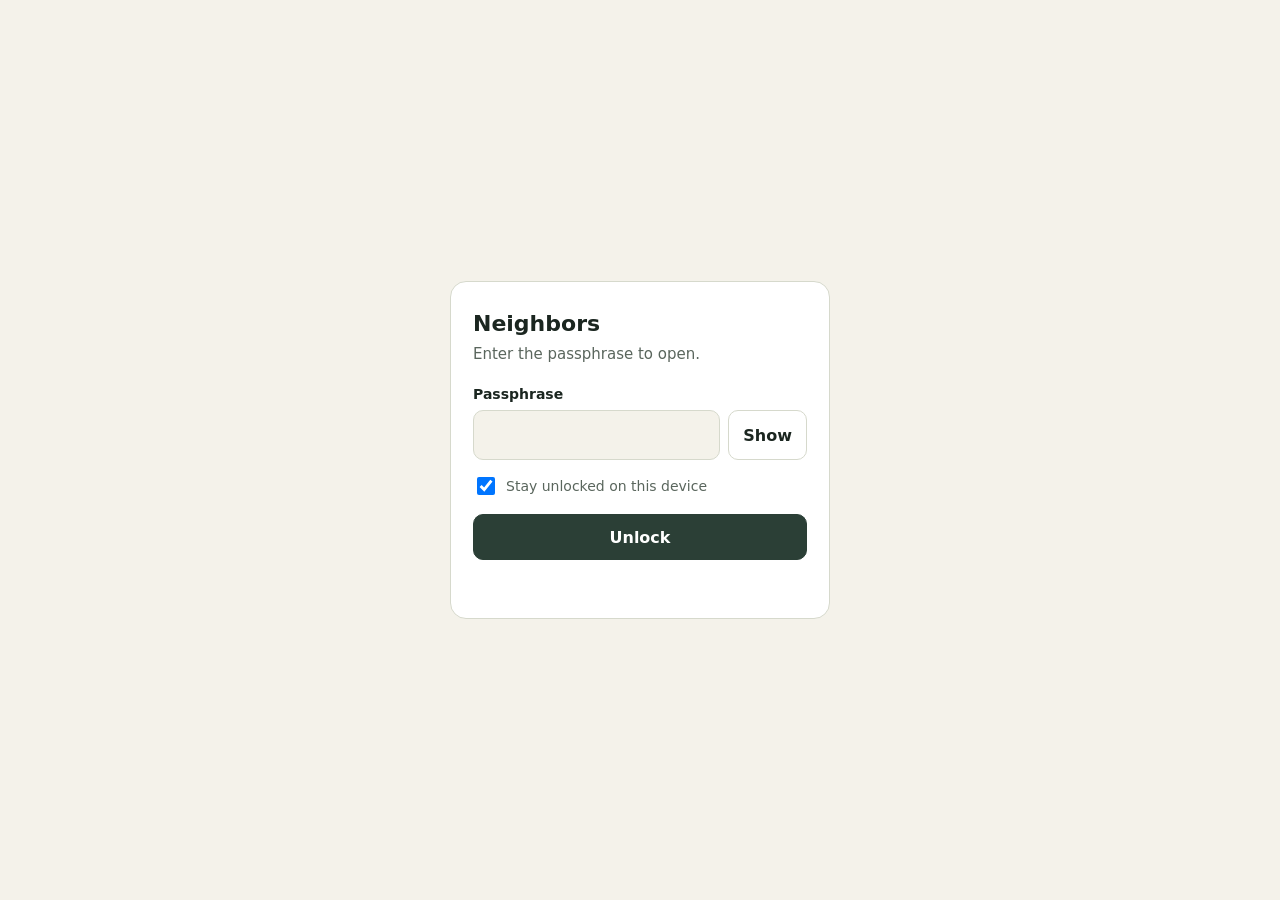
==== commit 99673e25: "Add passphrase-locked neighbors app at /keebler/ Only encrypted data (AES-GCM) and a generic unlock " ====
--- a/keebler/index.html
+++ b/keebler/index.html
@@ -3,770 +3,106 @@
 <head>
 <meta charset="utf-8">
 <meta name="viewport" content="width=device-width, initial-scale=1, viewport-fit=cover">
-<title>Keebler Meadows Neighbors</title>
-<meta name="description" content="Zoomable lot map of Keebler Meadows for keeping track of the neighbors you meet.">
-<meta name="theme-color" content="#FBFCF9" media="(prefers-color-scheme: light)">
-<meta name="theme-color" content="#182120" media="(prefers-color-scheme: dark)">
+<title>Neighbors</title>
+<meta name="robots" content="noindex, nofollow">
 <meta name="color-scheme" content="light dark">
-<meta name="robots" content="noindex, nofollow">
+<meta name="theme-color" content="#2B3F36">
 <meta name="apple-mobile-web-app-capable" content="yes">
 <meta name="mobile-web-app-capable" content="yes">
-<meta name="apple-mobile-web-app-title" content="Keebler">
-<meta name="apple-mobile-web-app-status-bar-style" content="default">
+<meta name="apple-mobile-web-app-title" content="Neighbors">
+<meta name="apple-mobile-web-app-status-bar-style" content="black-translucent">
 <link rel="manifest" href="manifest.webmanifest">
 <link rel="apple-touch-icon" href="apple-touch-icon.png">
-<link rel="icon" type="image/png" sizes="192x192" href="icons/icon-192.png">
+<link rel="icon" type="image/png" href="icons/icon-192.png">
 <style>
-@font-face{font-family:"Barlow";font-style:normal;font-weight:400;font-display:swap;src:url(fonts/barlow-latin-400-normal.woff2) format("woff2")}
-@font-face{font-family:"Barlow";font-style:normal;font-weight:500;font-display:swap;src:url(fonts/barlow-latin-500-normal.woff2) format("woff2")}
-@font-face{font-family:"Barlow";font-style:normal;font-weight:600;font-display:swap;src:url(fonts/barlow-latin-600-normal.woff2) format("woff2")}
-@font-face{font-family:"Barlow Condensed";font-style:normal;font-weight:500;font-display:swap;src:url(fonts/barlow-condensed-latin-500-normal.woff2) format("woff2")}
-@font-face{font-family:"Barlow Condensed";font-style:normal;font-weight:600;font-display:swap;src:url(fonts/barlow-condensed-latin-600-normal.woff2) format("woff2")}
-@font-face{font-family:"Barlow Condensed";font-style:normal;font-weight:700;font-display:swap;src:url(fonts/barlow-condensed-latin-700-normal.woff2) format("woff2")}
-[hidden]{display:none!important}
-html{-webkit-tap-highlight-color:transparent}
-/* Layout: slim header over a full-bleed plat map. Lots are tap targets on the map;
-   the household record opens in a bottom sheet on phones and a side panel on wide screens. */
-:root {
-  --bg: #EEF1EA;
-  --surface: #FBFCF9;
-  --surface-2: #F0F3EA;
-  --ink: #1B2620;
-  --muted: #566359;
-  --line: #D3DACB;
-  --canvas: #27342B;
-  --accent: #C94410;
-  --accent-ink: #FFFFFF;
-  --teal: #1B766F;
-  --teal-ink: #FFFFFF;
-  --danger: #B3261E;
-  --shadow: 0 10px 30px rgba(18, 30, 22, .22);
-  /* map overlays sit on the photo, which looks the same in both themes */
-  --ring: rgba(27, 38, 32, .55);
-  --ring-fill: rgba(255, 255, 255, .20);
-  --halo: rgba(255, 255, 255, .95);
-  --font-display: "Barlow Condensed", "Arial Narrow", system-ui, sans-serif;
-  --font-body: "Barlow", system-ui, -apple-system, "Segoe UI", sans-serif;
-}
-@media (prefers-color-scheme: dark) {
-  :root:not([data-theme="light"]) {
-    --bg: #0F1512; --surface: #182120; --surface-2: #202B28; --ink: #E7EEE8; --muted: #98A89E;
-    --line: #2C3A36; --canvas: #0B110E; --accent: #FF8B4D; --accent-ink: #1A0E06;
-    --teal: #55C9C0; --teal-ink: #07211F; --danger: #FF8A80; --shadow: 0 10px 30px rgba(0, 0, 0, .55);
-    color-scheme: dark;
-  }
-}
-:root[data-theme="dark"] {
-  --bg: #0F1512; --surface: #182120; --surface-2: #202B28; --ink: #E7EEE8; --muted: #98A89E;
-  --line: #2C3A36; --canvas: #0B110E; --accent: #FF8B4D; --accent-ink: #1A0E06;
-  --teal: #55C9C0; --teal-ink: #07211F; --danger: #FF8A80; --shadow: 0 10px 30px rgba(0, 0, 0, .55);
-  color-scheme: dark;
-}
-
-*, *::before, *::after { box-sizing: border-box; }
-html { height: 100%; }
-body { height: 100%; margin: 0; overflow: hidden; background: var(--bg); color: var(--ink);
-  font-family: var(--font-body); font-size: 15px; line-height: 1.4; -webkit-text-size-adjust: 100%; }
-button, input, textarea { font: inherit; color: inherit; }
-button { cursor: pointer; }
-:focus-visible { outline: 2px solid var(--accent); outline-offset: 2px; }
-
-.app { height: 100%; display: flex; flex-direction: column; }
-
-/* ---------- header ---------- */
-.top { position: relative; z-index: 30; display: grid; gap: 8px 12px; padding: 10px 16px;
-  grid-template-columns: 1fr auto; grid-template-areas: "brand btn" "search search";
-  background: var(--surface); border-bottom: 1px solid var(--line); }
-.brand { grid-area: brand; min-width: 0; }
-.brand h1 { margin: 0; font: 700 23px/1 var(--font-display); letter-spacing: .04em; text-transform: uppercase; }
-.tally { margin: 3px 0 0; font-size: 12.5px; color: var(--muted); font-variant-numeric: tabular-nums;
-  white-space: nowrap; overflow: hidden; text-overflow: ellipsis; }
-#btn-list { grid-area: btn; }
-.search { grid-area: search; position: relative; min-width: 0; }
-.search svg { position: absolute; left: 11px; top: 50%; translate: 0 -50%; color: var(--muted); pointer-events: none; }
-.search input { width: 100%; height: 40px; padding: 0 12px 0 36px; border: 1px solid var(--line); border-radius: 10px;
-  background: var(--surface-2); font-size: 16px; }
-.search input::placeholder { color: var(--muted); }
-.results { position: absolute; left: 0; right: 0; top: calc(100% + 6px); margin: 0; padding: 4px; list-style: none;
-  max-height: min(55vh, 420px); overflow-y: auto; background: var(--surface); border: 1px solid var(--line);
-  border-radius: 12px; box-shadow: var(--shadow); }
-.results button { width: 100%; display: grid; grid-template-columns: 46px 1fr; gap: 10px; align-items: center;
-  padding: 8px 10px; border: 0; border-radius: 8px; background: transparent; text-align: left; }
-.results button:hover, .results button:focus-visible { background: var(--surface-2); }
-.results .none { padding: 12px 10px; color: var(--muted); font-size: 14px; }
-
-.btn { height: 40px; padding: 0 14px; border: 1px solid var(--line); border-radius: 10px; background: var(--surface);
-  font-weight: 600; font-size: 14px; display: inline-flex; align-items: center; gap: 8px; white-space: nowrap; }
-.btn:hover { background: var(--surface-2); }
-.btn.primary { background: var(--accent); border-color: var(--accent); color: var(--accent-ink); }
-.btn.small { height: 34px; padding: 0 12px; font-size: 13.5px; }
-.btn.danger { color: var(--danger); }
-.badge { min-width: 22px; padding: 1px 6px; border-radius: 99px; background: var(--accent); color: var(--accent-ink);
-  font: 700 12px/18px var(--font-body); text-align: center; font-variant-numeric: tabular-nums; }
-
-.lotnum { font: 700 22px/1 var(--font-display); letter-spacing: .02em; font-variant-numeric: tabular-nums; }
-.sub { color: var(--muted); font-size: 13px; overflow: hidden; text-overflow: ellipsis; white-space: nowrap; }
-.rowtext { min-width: 0; display: grid; }
-.rowtext b { font-weight: 600; overflow: hidden; text-overflow: ellipsis; white-space: nowrap; }
-
-/* ---------- map ---------- */
-.stage { position: relative; flex: 1; min-height: 0; overflow: hidden; background: var(--canvas); }
-.view { position: absolute; inset: 0; overflow: hidden; touch-action: none; user-select: none; -webkit-user-select: none;
-  -webkit-touch-callout: none; cursor: grab; background: var(--canvas); }
-.view:active { cursor: grabbing; }
-.world { position: absolute; left: 0; top: 0; width: 1600px; height: 1000px; transform-origin: 0 0; }
-.world img { display: block; width: 1600px; height: 1000px; max-width: none; pointer-events: none; }
-
-.pins { position: absolute; inset: 0; overflow: hidden; pointer-events: none; }
-.pin { position: absolute; left: 0; top: 0; width: 0; height: 0; }
-.pin.off { display: none; }
-.pin .dot { position: absolute; left: 0; top: 0; translate: -50% -50%; border-radius: 50%; display: grid; place-items: center;
-  font: 700 11px/1 var(--font-body); font-variant-numeric: tabular-nums; }
-.pin.empty .dot { width: var(--de); height: var(--de); border: 1.5px solid var(--ring); background: var(--ring-fill); }
-.pins[data-z="lo"] .pin.empty:not(.sel) { display: none; }
-.pin.met .dot, .pin.waved .dot { width: var(--df); height: var(--df); box-shadow: 0 0 0 2px var(--halo), 0 2px 6px rgba(0,0,0,.35); }
-.pin.met .dot { background: var(--accent); color: var(--accent-ink); }
-.pin.waved .dot { background: var(--teal); color: var(--teal-ink); }
-.pin .dot span { display: none; }
-.pins[data-num="1"] .pin.met .dot span, .pins[data-num="1"] .pin.waved .dot span { display: inline; }
-.pin.sel .dot { box-shadow: 0 0 0 3px var(--halo), 0 0 0 6px var(--accent); }
-.pin.sel.empty .dot { border-color: var(--accent); background: rgba(255,255,255,.35); }
-
-.chip { position: absolute; left: 0; top: calc(var(--df) / 2 + 3px); translate: -50% 0; max-width: 176px; padding: 2px 8px 3px 7px;
-  border: 1px solid var(--line); border-radius: 7px; background: var(--surface); color: var(--ink); box-shadow: 0 2px 8px rgba(0,0,0,.28);
-  font: 600 11.5px/1.25 var(--font-body); white-space: nowrap; display: none; }
-.chip b { display: flex; align-items: center; gap: 5px; font-weight: 600; }
-.chip b::before { content: ""; flex: none; width: 7px; height: 7px; border-radius: 50%; background: var(--accent); }
-.pin.waved .chip b::before { background: var(--teal); }
-.chip b em { font-style: normal; overflow: hidden; text-overflow: ellipsis; }
-.chip i { display: none; font-style: normal; font-weight: 400; font-size: 10.5px; color: var(--muted); overflow: hidden; text-overflow: ellipsis; }
-.pins[data-chips="1"] .pin.met:not(.nochip) .chip, .pins[data-chips="1"] .pin.waved:not(.nochip) .chip { display: block; }
-.pins[data-ex="1"] .chip i { display: block; }
-.pin.sel { z-index: 2; }
-
-.hint { position: absolute; z-index: 5; left: 50%; top: 12px; translate: -50% 0; max-width: calc(100% - 32px); display: flex; align-items: center; gap: 8px;
-  padding: 8px 8px 8px 14px; border-radius: 99px; background: var(--surface); box-shadow: var(--shadow); font-size: 13.5px; }
-.hint button { width: 26px; height: 26px; border: 0; border-radius: 50%; background: var(--surface-2); line-height: 1; }
-.legend { position: absolute; z-index: 5; left: 12px; bottom: calc(12px + env(safe-area-inset-bottom, 0px)); display: flex; gap: 12px; padding: 6px 12px; border-radius: 99px;
-  background: var(--surface); box-shadow: var(--shadow); font-size: 12.5px; font-variant-numeric: tabular-nums; }
-.legend span { display: inline-flex; align-items: center; gap: 6px; }
-.legend i { width: 10px; height: 10px; border-radius: 50%; background: var(--accent); }
-.legend i.t { background: var(--teal); }
-.zoomctl { position: absolute; z-index: 5; right: 12px; bottom: calc(12px + env(safe-area-inset-bottom, 0px)); display: grid; gap: 6px; }
-.zoomctl button { width: 42px; height: 42px; display: grid; place-items: center; border: 1px solid var(--line); border-radius: 10px;
-  background: var(--surface); box-shadow: var(--shadow); font: 500 22px/1 var(--font-body); }
-.zoomctl button:hover { background: var(--surface-2); }
-.stage.has-sheet .legend, .stage.has-sheet .zoomctl, .stage.has-sheet .hint { display: none; }
-
-/* ---------- sheet ---------- */
-.sheet { position: absolute; z-index: 10; left: 0; right: 0; bottom: 0; max-height: 64%; display: flex; flex-direction: column;
-  background: var(--surface); border-radius: 16px 16px 0 0; box-shadow: var(--shadow);
-  transform: translateY(104%); visibility: hidden; transition: transform .22s ease, visibility 0s linear .22s; }
-.sheet.open { transform: none; visibility: visible; transition: transform .22s ease, visibility 0s; }
-.grab { width: 38px; height: 4px; margin: 8px auto 0; border-radius: 4px; background: var(--line); flex: none; }
-.sheet-head { flex: none; display: flex; align-items: center; justify-content: space-between; gap: 12px; padding: 8px 16px 10px; border-bottom: 1px solid var(--line); }
-.sheet-head h2 { margin: 0; font: 700 28px/1 var(--font-display); letter-spacing: .03em; text-transform: uppercase; }
-.sheet-head p { margin: 3px 0 0; font-size: 13px; color: var(--muted); }
-.icon-btn { flex: none; width: 36px; height: 36px; display: grid; place-items: center; border: 0; border-radius: 50%; background: var(--surface-2); font-size: 20px; line-height: 1; }
-.icon-btn:hover { background: var(--line); }
-.sheet-body { overflow-y: auto; padding: 14px 16px calc(18px + env(safe-area-inset-bottom, 0px)); overscroll-behavior: contain; }
-
-.field { display: grid; gap: 6px; margin: 0 0 14px; padding: 0; border: 0; min-width: 0; }
-.field > label, .field > legend, .lbl { padding: 0; font: 600 12px/1 var(--font-display); letter-spacing: .09em; text-transform: uppercase; color: var(--muted); }
-.field input[type="text"], .field input[type="date"], .field textarea, .member input {
-  width: 100%; min-width: 0; padding: 9px 11px; border: 1px solid var(--line); border-radius: 9px; background: var(--surface-2); font-size: 16px; }
-.field textarea { resize: vertical; min-height: 76px; }
-.member { display: grid; grid-template-columns: 1fr 1fr 36px; gap: 6px; margin-bottom: 6px; align-items: center; }
-.seg { position: relative; display: inline-grid; grid-auto-flow: column; gap: 0; border: 1px solid var(--line); border-radius: 10px; overflow: hidden; width: max-content; max-width: 100%; }
-.seg input { position: absolute; opacity: 0; pointer-events: none; }
-.seg label { padding: 8px 14px; font-size: 14px; font-weight: 600; background: var(--surface-2); cursor: pointer; }
-.seg input:checked + label.l-met { background: var(--accent); color: var(--accent-ink); }
-.seg input:checked + label.l-waved { background: var(--teal); color: var(--teal-ink); }
-.seg input:focus-visible + label { outline: 2px solid var(--accent); outline-offset: -2px; }
-.tags { display: flex; flex-wrap: wrap; gap: 6px; }
-.tag { padding: 6px 11px; border: 1px solid var(--line); border-radius: 99px; background: var(--surface-2); font-size: 13.5px; }
-.tag[aria-pressed="true"] { background: var(--ink); color: var(--surface); border-color: var(--ink); }
-.sheet-foot { display: flex; align-items: center; justify-content: space-between; gap: 12px; margin-top: 4px; }
-.state { font-size: 13px; color: var(--muted); }
-.state.err { color: var(--danger); }
-.note { margin: 0 0 12px; padding: 8px 12px; border-radius: 9px; background: var(--surface-2); color: var(--muted); font-size: 13px; }
-
-.list { list-style: none; margin: 0; padding: 0; display: grid; gap: 2px; }
-.list button { width: 100%; display: grid; grid-template-columns: 46px 1fr; gap: 10px; align-items: center; padding: 10px 6px; border: 0;
-  border-bottom: 1px solid var(--line); background: transparent; text-align: left; }
-.list button:hover { background: var(--surface-2); }
-.dotk { display: inline-block; width: 8px; height: 8px; border-radius: 50%; margin-right: 6px; background: var(--accent); }
-.dotk.t { background: var(--teal); }
-.empty-state { padding: 22px 6px; color: var(--muted); }
-.empty-state strong { display: block; margin-bottom: 6px; color: var(--ink); font: 700 20px/1.1 var(--font-display); letter-spacing: .03em; text-transform: uppercase; }
-
-@media (min-width: 760px) {
-  .top { grid-template-columns: auto minmax(220px, 420px) auto; grid-template-areas: "brand search btn"; justify-content: space-between; align-items: center; }
-}
-@media (min-width: 900px) {
-  .sheet { left: auto; top: 0; width: 392px; max-height: none; border-radius: 0; border-left: 1px solid var(--line);
-    transform: translateX(104%); }
-  .sheet.open { transform: none; }
-  .grab { display: none; }
-  .stage.has-sheet .zoomctl { display: grid; right: 404px; }
-  .stage.has-sheet .legend { display: flex; }
-}
-.backup { margin-top: 22px; padding-top: 16px; border-top: 1px solid var(--line); display: grid; gap: 10px; }
-.backup p { margin: 0; color: var(--muted); font-size: 13px; }
-.backup textarea { width: 100%; min-height: 84px; padding: 9px 11px; border: 1px solid var(--line); border-radius: 9px; background: var(--surface-2);
-  font: 12px/1.35 ui-monospace, SFMono-Regular, Menlo, monospace; resize: vertical; }
-.backup .row { display: flex; flex-wrap: wrap; gap: 8px; }
-@media (prefers-reduced-motion: reduce) {
-  .sheet, .sheet.open { transition: none; }
-}
+:root { --bg:#F4F2EA; --surface:#FFFFFF; --ink:#1B2620; --muted:#5A665D; --line:#D6D9CC; --accent:#2B3F36; --accent-ink:#FFFFFF; --err:#B3261E; }
+@media (prefers-color-scheme: dark) { :root { --bg:#0F1512; --surface:#182120; --ink:#E7EEE8; --muted:#98A89E; --line:#2C3A36; --accent:#8FC9B0; --accent-ink:#0B1B14; --err:#FF8A80; } }
+*,*::before,*::after { box-sizing:border-box; }
+html,body { margin:0; height:100%; background:var(--bg); color:var(--ink); font:16px/1.45 system-ui,-apple-system,"Segoe UI",sans-serif; }
+main { min-height:100%; display:grid; place-items:center; padding:max(24px,env(safe-area-inset-top)) 20px max(24px,env(safe-area-inset-bottom)); }
+form { width:100%; max-width:380px; background:var(--surface); border:1px solid var(--line); border-radius:16px; padding:26px 22px; }
+h1 { margin:0 0 4px; font-size:22px; }
+p { margin:0 0 18px; color:var(--muted); font-size:15px; }
+label.f { display:block; font-weight:600; font-size:14px; margin-bottom:6px; }
+.row { display:flex; gap:8px; }
+input[type=password],input[type=text] { flex:1; min-width:0; font:inherit; font-size:17px; padding:12px; border:1px solid var(--line); border-radius:10px; background:var(--bg); color:var(--ink); }
+button { font:inherit; font-weight:600; border-radius:10px; border:1px solid var(--line); background:var(--surface); color:var(--ink); padding:0 14px; min-height:46px; cursor:pointer; }
+button.go { width:100%; margin-top:16px; background:var(--accent); border-color:var(--accent); color:var(--accent-ink); }
+button:disabled { opacity:.6; cursor:default; }
+:focus-visible { outline:2px solid var(--accent); outline-offset:2px; }
+.rem { display:flex; align-items:center; gap:8px; margin-top:14px; font-size:14px; color:var(--muted); }
+.rem input { width:18px; height:18px; }
+#msg { min-height:1.4em; margin:12px 0 0; font-size:14px; color:var(--err); }
 </style>
 </head>
 <body>
-<div class="app">
-  <header class="top" id="top">
-    <div class="brand">
-      <h1>Keebler Meadows</h1>
-      <p class="tally" id="tally" aria-live="polite">Loading neighbors…</p>
-    </div>
-    <button class="btn" id="btn-list" type="button">Neighbors <span class="badge" id="badge">0</span></button>
-    <div class="search">
-      <svg width="16" height="16" viewBox="0 0 16 16" fill="none" aria-hidden="true"><circle cx="7" cy="7" r="5" stroke="currentColor" stroke-width="1.6"/><path d="M11 11l3.5 3.5" stroke="currentColor" stroke-width="1.6" stroke-linecap="round"/></svg>
-      <input id="q" type="search" placeholder="Find a lot or neighbor" autocomplete="off" enterkeyhint="search" aria-label="Find a lot number or neighbor">
-      <ul class="results" id="results" hidden></ul>
-    </div>
-  </header>
-
-  <main class="stage" id="stage">
-    <div class="view" id="view" tabindex="0" role="application" aria-label="Keebler Meadows lot map. Drag to pan, pinch or scroll to zoom, tap a lot to open it.">
-      <div class="world" id="world">
-        <img id="plat" src="map.jpg" width="1600" height="1000" alt="Aerial site plan of Keebler Meadows showing numbered lots 1 to 167" draggable="false">
-      </div>
-      <div class="pins" id="pins"></div>
-    </div>
-
-    <div class="hint" id="hint"><span>Zoom in, then tap a lot to add who lives there.</span><button type="button" id="hint-x" aria-label="Dismiss tip">×</button></div>
-    <div class="legend" id="legend" aria-hidden="true"><span><i></i>Met <b id="n-met">0</b></span><span><i class="t"></i>Waved <b id="n-waved">0</b></span></div>
-    <div class="zoomctl">
-      <button type="button" id="z-in" aria-label="Zoom in">+</button>
-      <button type="button" id="z-out" aria-label="Zoom out">−</button>
-      <button type="button" id="z-fit" aria-label="Fit all lots"><svg width="18" height="18" viewBox="0 0 18 18" fill="none" aria-hidden="true"><path d="M2 6V2h4M16 6V2h-4M2 12v4h4M16 12v4h-4" stroke="currentColor" stroke-width="1.7" stroke-linecap="round" stroke-linejoin="round"/></svg></button>
-    </div>
-
-    <aside class="sheet" id="sheet" aria-label="Lot details">
-      <div class="grab"></div>
-      <div class="sheet-head">
-        <div class="rowtext"><h2 id="sheet-title">Lot</h2><p id="sheet-sub"></p></div>
-        <button type="button" class="icon-btn" id="sheet-close" aria-label="Close">×</button>
-      </div>
-      <div class="sheet-body" id="sheet-body"></div>
-    </aside>
-  </main>
-</div>
-
+<main>
+<form id="f" autocomplete="off">
+  <h1>Neighbors</h1>
+  <p>Enter the passphrase to open.</p>
+  <label class="f" for="pw">Passphrase</label>
+  <div class="row"><input id="pw" type="password" autocapitalize="none" autocorrect="off" spellcheck="false" autocomplete="off" required><button type="button" id="show" aria-pressed="false">Show</button></div>
+  <label class="rem"><input type="checkbox" id="rem" checked> Stay unlocked on this device</label>
+  <button class="go" id="go" type="submit">Unlock</button>
+  <p id="msg" role="alert"></p>
+  <noscript><p>This page needs JavaScript.</p></noscript>
+</form>
+</main>
 <script>
 (function () {
-  'use strict';
-  var W = 1600, H = 1000;
-  var LOTS = {"1":[1283,359],"2":[1267,393],"3":[1250,426],"4":[1233,457],"5":[1215,489],"6":[1193,524],"7":[1174,555],"8":[1145,588],"9":[1102,624],"10":[1050,630],"11":[1005,590],"12":[969,555],"13":[948,512],"14":[942,446],"15":[968,410],"16":[986,380],"17":[1004,350],"18":[1020,320],"19":[1036,290],"20":[1054,255],"21":[1158,311],"22":[1141,345],"23":[1124,378],"24":[1106,412],"25":[1090,440],"26":[1070,468],"27":[1084,478],"28":[1105,449],"29":[1124,420],"30":[1140,387],"31":[1157,358],"32":[1175,323],"33":[1021,279],"34":[1005,310],"35":[987,343],"36":[968,375],"37":[945,404],"38":[917,436],"39":[894,461],"40":[837,387],"41":[808,365],"42":[781,344],"43":[756,322],"44":[729,300],"45":[702,279],"46":[667,256],"47":[624,243],"48":[580,240],"49":[526,253],"50":[483,268],"51":[458,297],"52":[435,324],"53":[413,351],"54":[391,377],"55":[370,403],"56":[347,430],"57":[325,456],"58":[304,481],"59":[280,507],"60":[257,535],"61":[233,561],"62":[210,590],"63":[188,617],"64":[164,645],"65":[139,673],"66":[115,700],"67":[90,730],"68":[66,757],"69":[154,844],"70":[175,819],"71":[196,793],"72":[218,769],"73":[239,744],"74":[260,719],"75":[280,694],"76":[301,670],"77":[321,647],"78":[370,546],"79":[392,566],"80":[416,586],"81":[439,608],"82":[468,633],"83":[502,657],"84":[542,661],"85":[587,653],"86":[620,636],"87":[647,609],"88":[662,580],"89":[676,556],"90":[690,531],"91":[705,506],"92":[720,480],"93":[735,455],"94":[750,428],"95":[659,412],"96":[629,401],"97":[580,405],"98":[542,415],"99":[520,443],"100":[502,468],"101":[481,492],"102":[462,515],"103":[440,500],"104":[460,475],"105":[479,453],"106":[498,430],"107":[519,407],"108":[537,382],"109":[559,366],"110":[596,357],"111":[622,363],"112":[648,377],"113":[674,397],"114":[862,494],"115":[846,522],"116":[828,554],"117":[814,580],"118":[795,611],"119":[780,640],"120":[762,667],"121":[745,696],"122":[728,726],"123":[713,755],"124":[692,792],"125":[656,813],"126":[624,831],"127":[570,841],"128":[535,837],"129":[494,833],"130":[463,805],"131":[438,782],"132":[413,762],"133":[389,742],"134":[391,782],"135":[373,806],"136":[350,834],"137":[326,861],"138":[184,851],"139":[213,812],"140":[238,783],"141":[258,755],"142":[276,734],"143":[300,707],"144":[319,684],"145":[338,660],"146":[352,563],"147":[379,583],"148":[400,603],"149":[424,622],"150":[444,645],"151":[467,664],"152":[497,677],"153":[513,702],"154":[539,718],"155":[567,722],"156":[603,711],"157":[624,691],"158":[637,667],"159":[646,639],"160":[665,617],"161":[679,592],"162":[695,568],"163":[710,542],"164":[724,518],"165":[739,495],"166":[752,470],"167":[769,445]};
-  var PRESET_TAGS = ['Kids', 'Pets', 'Church', 'New baby', 'Invite over', 'Follow up'];
-  var LS_KEY = 'keebler-meadows-lots';
-
-  var $ = function (id) { return document.getElementById(id); };
-  var view = $('view'), world = $('world'), pinsEl = $('pins'), stage = $('stage'), sheet = $('sheet');
-  var sheetBody = $('sheet-body'), qInput = $('q'), resultsEl = $('results');
-
-  function clamp(v, a, b) { return Math.max(a, Math.min(b, v)); }
-  function esc(s) { return String(s == null ? '' : s).replace(/[&<>"']/g, function (c) { return { '&': '&amp;', '<': '&lt;', '>': '&gt;', '"': '&quot;', "'": '&#39;' }[c]; }); }
-  function todayStr() { var d = new Date(); var m = String(d.getMonth() + 1).padStart(2, '0'), dd = String(d.getDate()).padStart(2, '0'); return d.getFullYear() + '-' + m + '-' + dd; }
-  var reduceMotion = window.matchMedia && matchMedia('(prefers-reduced-motion: reduce)').matches;
-  var wide = function () { return window.matchMedia && matchMedia('(min-width: 900px)').matches; };
-
-  /* ---------------- data ---------------- */
-  var households = {};            // lot number -> household doc
-  var store = { db: null, ready: false, readOnly: false };
-  var meta = {};                  // lot number -> chip metrics
-
-  function sanitize(d) {
-    d = d || {};
-    var members = Array.isArray(d.members) ? d.members.map(function (m) { return { name: String((m && m.name) || ''), detail: String((m && m.detail) || '') }; }) : [];
-    return {
-      household: String(d.household || ''), address: String(d.address || ''),
-      status: d.status === 'waved' ? 'waved' : 'met', members: members,
-      metOn: String(d.metOn || ''), tags: Array.isArray(d.tags) ? d.tags.map(String) : [], notes: String(d.notes || ''),
-      updatedAt: String(d.updatedAt || '')
-    };
+  var ITER = 600000, KEYSTORE = 'nb-k';
+  var $ = function (i) { return document.getElementById(i); };
+  var enc = new TextEncoder(), dec = new TextDecoder();
+  function b64e(buf) { var s = '', a = new Uint8Array(buf); for (var i = 0; i < a.length; i++) s += String.fromCharCode(a[i]); return btoa(s); }
+  function b64d(str) { var s = atob(str), a = new Uint8Array(s.length); for (var i = 0; i < s.length; i++) a[i] = s.charCodeAt(i); return a; }
+  function norm(p) { return p.trim().toLowerCase().replace(/[\s\-]+/g, ' '); }
+  var blobP = null;
+  function getBlob() {
+    if (!blobP) blobP = fetch('app.enc', { cache: 'no-cache' }).then(function (r) { if (!r.ok) throw new Error('fetch'); return r.arrayBuffer(); }).then(function (b) {
+      var a = new Uint8Array(b); if (a.length < 40 || a[0] !== 78 || a[1] !== 66 || a[2] !== 49) throw new Error('format'); return a;
+    });
+    return blobP;
   }
-  function isEmptyDoc(d) {
-    return !d.household.trim() && !d.address.trim() && !d.notes.trim() && !d.tags.length &&
-      !d.members.some(function (m) { return m.name.trim() || m.detail.trim(); });
+  function open(html) { document.open(); document.write(html); document.close(); }
+  function decrypt(a, key) {
+    return crypto.subtle.decrypt({ name: 'AES-GCM', iv: a.slice(20, 32), additionalData: enc.encode('nb1') }, key, a.slice(32)).then(function (pt) { return dec.decode(pt); });
   }
-  function displayName(n) {
-    var h = households[n]; if (!h) return 'Lot ' + n;
-    if (h.household.trim()) return h.household.trim();
-    var m = h.members.find(function (x) { return x.name.trim(); });
-    return m ? m.name.trim() : 'Lot ' + n;
-  }
-  function memberNames(h) { return h.members.map(function (m) { return m.name.trim(); }).filter(Boolean); }
-
-  /* ---------------- pins ---------------- */
-  var pinEls = {};
-  Object.keys(LOTS).forEach(function (n) {
-    var el = document.createElement('div');
-    el.className = 'pin empty off';
-    el.innerHTML = '<span class="dot"><span>' + n + '</span></span><span class="chip"><b><em></em></b><i></i></span>';
-    pinsEl.appendChild(el);
-    pinEls[n] = el;
-  });
-
-  function updatePin(n) {
-    var el = pinEls[n], h = households[n];
-    el.classList.toggle('empty', !h);
-    el.classList.toggle('met', !!h && h.status === 'met');
-    el.classList.toggle('waved', !!h && h.status === 'waved');
-    if (h) {
-      var name = displayName(n), subs = memberNames(h).join(', ');
-      el.querySelector('em').textContent = name;
-      el.querySelector('i').textContent = subs;
-      meta[n] = { w: Math.min(176, 30 + name.length * 6.4), wEx: Math.min(176, 30 + Math.max(name.length * 6.4, subs.length * 5.4)), sub: !!subs };
-    } else { delete meta[n]; }
-  }
-
-  var chipOrder = [];
-  function refreshAll() {
-    Object.keys(LOTS).forEach(updatePin);
-    chipOrder = Object.keys(households).sort(function (a, b) { return (households[b].updatedAt || '').localeCompare(households[a].updatedAt || ''); });
-    var hh = chipOrder.length, people = 0, met = 0, waved = 0;
-    chipOrder.forEach(function (n) { var h = households[n]; people += memberNames(h).length; if (h.status === 'waved') waved++; else met++; });
-    $('tally').textContent = hh + (hh === 1 ? ' household' : ' households') + ' · ' + people + (people === 1 ? ' person' : ' people');
-    $('badge').textContent = hh;
-    $('n-met').textContent = met; $('n-waved').textContent = waved;
-    if (sheet.dataset.mode === 'list' && sheet.classList.contains('open')) renderList();
-    invalidate();
-  }
-
-  /* ---------------- camera ---------------- */
-  var cam = { k: .3, tx: 0, ty: 0 }, vw = 0, vh = 0, kMin = .2, kMax = 6, raf = 0, anim = 0;
-  function invalidate() { if (!raf) raf = requestAnimationFrame(draw); }
-  function clampCam() {
-    var m = 100, ww = W * cam.k, wh = H * cam.k;
-    cam.tx = ww + 2 * m <= vw ? (vw - ww) / 2 : clamp(cam.tx, vw - ww - m, m);
-    cam.ty = wh + 2 * m <= vh ? (vh - wh) / 2 : clamp(cam.ty, vh - wh - m, m);
-  }
-  function zoomAt(sx, sy, nk) {
-    nk = clamp(nk, kMin, kMax);
-    var wx = (sx - cam.tx) / cam.k, wy = (sy - cam.ty) / cam.k;
-    cam.k = nk; cam.tx = sx - wx * nk; cam.ty = sy - wy * nk; clampCam(); invalidate();
-  }
-  function fit() {
-    var bx0 = 20, by0 = 190, bx1 = 1330, by1 = 910;
-    var k = Math.min(vw / (bx1 - bx0), vh / (by1 - by0));
-    cam.k = clamp(k, kMin, kMax);
-    cam.tx = vw / 2 - ((bx0 + bx1) / 2) * cam.k; cam.ty = vh / 2 - ((by0 + by1) / 2) * cam.k;
-    clampCam(); invalidate();
-  }
-  function flyTo(wx, wy, k, sx, sy) {
-    cancelAnimationFrame(anim);
-    k = clamp(k, kMin, kMax);
-    var t1 = { k: k, tx: sx - wx * k, ty: sy - wy * k };
-    if (reduceMotion) { cam.k = t1.k; cam.tx = t1.tx; cam.ty = t1.ty; clampCam(); invalidate(); return; }
-    var t0 = { k: cam.k, tx: cam.tx, ty: cam.ty }, start = performance.now(), dur = 320;
-    (function step(now) {
-      var p = clamp((now - start) / dur, 0, 1), e = 1 - Math.pow(1 - p, 3);
-      cam.k = t0.k + (t1.k - t0.k) * e; cam.tx = t0.tx + (t1.tx - t0.tx) * e; cam.ty = t0.ty + (t1.ty - t0.ty) * e;
-      clampCam(); invalidate();
-      if (p < 1) anim = requestAnimationFrame(step);
-    })(start);
-  }
-  function visibleCenter() {
-    var sheetOpen = sheet.classList.contains('open');
-    if (!sheetOpen) return { x: vw / 2, y: vh / 2, w: vw, h: vh };
-    if (wide()) { var pw = sheet.getBoundingClientRect().width; return { x: (vw - pw) / 2, y: vh / 2, w: vw - pw, h: vh }; }
-    var sh = sheet.getBoundingClientRect().height; return { x: vw / 2, y: (vh - sh) / 2, w: vw, h: vh - sh };
-  }
-  function focusLot(n) {
-    var p = LOTS[n], c = visibleCenter(), sx = p[0] * cam.k + cam.tx, sy = p[1] * cam.k + cam.ty;
-    var inside = Math.abs(sx - c.x) < c.w / 2 - 50 && Math.abs(sy - c.y) < c.h / 2 - 50;
-    if (cam.k >= 1.8 && inside) return;
-    flyTo(p[0], p[1], Math.max(cam.k, 2.6), c.x, c.y);
-  }
-
-  /* ---------------- drawing ---------------- */
-  var pos = {};
-  function draw() {
-    raf = 0;
-    var k = cam.k;
-    world.style.transform = 'translate(' + cam.tx + 'px,' + cam.ty + 'px) scale(' + k + ')';
-    var de = clamp(22 * k, 10, 42), df = clamp(22 * k, 12, 30);
-    pinsEl.style.setProperty('--de', de + 'px'); pinsEl.style.setProperty('--df', df + 'px');
-    pinsEl.dataset.z = k >= 1.15 ? 'hi' : 'lo';
-    pinsEl.dataset.num = df >= 20 ? '1' : '0';
-    var chips = k >= 1.35, ex = k >= 2.6;
-    pinsEl.dataset.chips = chips ? '1' : '0'; pinsEl.dataset.ex = ex ? '1' : '0';
-    Object.keys(LOTS).forEach(function (n) {
-      var el = pinEls[n], sx = LOTS[n][0] * k + cam.tx, sy = LOTS[n][1] * k + cam.ty;
-      var on = sx > -90 && sx < vw + 90 && sy > -60 && sy < vh + 60;
-      pos[n] = { x: sx, y: sy, on: on };
-      if (on !== el._on) { el._on = on; el.classList.toggle('off', !on); }
-      if (on) el.style.transform = 'translate(' + sx.toFixed(1) + 'px,' + sy.toFixed(1) + 'px)';
-    });
-    if (chips) {
-      var placed = [], order = chipOrder.slice();
-      if (selected != null && households[selected]) { order = order.filter(function (n) { return String(n) !== String(selected); }); order.unshift(String(selected)); }
-      order.forEach(function (n) {
-        var p = pos[n], m = meta[n]; if (!p || !p.on || !m) return;
-        var w = ex ? m.wEx : m.w, h = ex && m.sub ? 36 : 21;
-        var r = { x0: p.x - w / 2, x1: p.x + w / 2, y0: p.y + df / 2 + 3, y1: p.y + df / 2 + 3 + h };
-        var hit = placed.some(function (q) { return r.x0 < q.x1 + 3 && r.x1 > q.x0 - 3 && r.y0 < q.y1 + 2 && r.y1 > q.y0 - 2; });
-        if (!hit) placed.push(r);
-        var el = pinEls[n]; if (el._hide !== hit) { el._hide = hit; el.classList.toggle('nochip', hit); }
-      });
-    }
-  }
-
-  var ro = new ResizeObserver(function () {
-    var r = view.getBoundingClientRect(), first = !vw;
-    vw = r.width; vh = r.height; kMin = Math.min(vw / W, vh / H);
-    if (first) fit(); else { clampCam(); invalidate(); }
-  });
-  ro.observe(view);
-
-  /* ---------------- gestures ---------------- */
-  var ptrs = new Map(), g = null, interacted = false;
-  function noteInteract() { if (!interacted) { interacted = true; $('hint').hidden = true; } }
-  function rel(e) { var r = view.getBoundingClientRect(); return { x: e.clientX - r.left, y: e.clientY - r.top }; }
-  function pinchStart() {
-    var pts = Array.from(ptrs.values()), r = view.getBoundingClientRect();
-    var mx = (pts[0].x + pts[1].x) / 2 - r.left, my = (pts[0].y + pts[1].y) / 2 - r.top;
-    g = { mode: 'pinch', d0: Math.hypot(pts[0].x - pts[1].x, pts[0].y - pts[1].y) || 1, k0: cam.k, wx: (mx - cam.tx) / cam.k, wy: (my - cam.ty) / cam.k };
-  }
-  view.addEventListener('pointerdown', function (e) {
-    if (e.button > 0) return;
-    cancelAnimationFrame(anim);
-    view.setPointerCapture(e.pointerId);
-    ptrs.set(e.pointerId, { x: e.clientX, y: e.clientY });
-    noteInteract();
-    if (ptrs.size === 1) g = { mode: 'drag', x0: e.clientX, y0: e.clientY, t0: performance.now(), moved: false, tx0: cam.tx, ty0: cam.ty };
-    else if (ptrs.size === 2) pinchStart();
-  });
-  view.addEventListener('pointermove', function (e) {
-    var p = ptrs.get(e.pointerId); if (!p || !g) return;
-    p.x = e.clientX; p.y = e.clientY;
-    if (g.mode === 'drag' && ptrs.size === 1) {
-      var dx = e.clientX - g.x0, dy = e.clientY - g.y0;
-      if (!g.moved && Math.hypot(dx, dy) > 6) g.moved = true;
-      if (g.moved) { cam.tx = g.tx0 + dx; cam.ty = g.ty0 + dy; clampCam(); invalidate(); }
-    } else if (g.mode === 'pinch' && ptrs.size === 2) {
-      var pts = Array.from(ptrs.values()), r = view.getBoundingClientRect();
-      var d = Math.hypot(pts[0].x - pts[1].x, pts[0].y - pts[1].y);
-      var mx = (pts[0].x + pts[1].x) / 2 - r.left, my = (pts[0].y + pts[1].y) / 2 - r.top;
-      cam.k = clamp(g.k0 * d / g.d0, kMin, kMax); cam.tx = mx - g.wx * cam.k; cam.ty = my - g.wy * cam.k; clampCam(); invalidate();
-    }
-  });
-  function endPtr(e) {
-    if (!ptrs.delete(e.pointerId)) return;
-    if (g && g.mode === 'drag' && !g.moved && e.type === 'pointerup' && performance.now() - g.t0 < 650 && ptrs.size === 0) { var q = rel(e); tapAt(q.x, q.y); }
-    if (ptrs.size === 0) g = null;
-    else if (ptrs.size === 1) { var rem = Array.from(ptrs.values())[0]; g = { mode: 'drag', x0: rem.x, y0: rem.y, t0: performance.now(), moved: true, tx0: cam.tx, ty0: cam.ty }; }
-  }
-  view.addEventListener('pointerup', endPtr);
-  view.addEventListener('pointercancel', endPtr);
-  view.addEventListener('wheel', function (e) {
-    e.preventDefault(); noteInteract(); cancelAnimationFrame(anim);
-    var q = rel(e), dy = e.deltaMode === 1 ? e.deltaY * 16 : e.deltaY;
-    zoomAt(q.x, q.y, cam.k * Math.exp(-dy * (e.ctrlKey ? 0.01 : 0.0016)));
-  }, { passive: false });
-  view.addEventListener('keydown', function (e) {
-    var step = 60, c = false;
-    if (e.key === 'ArrowLeft') { cam.tx += step; c = true; } else if (e.key === 'ArrowRight') { cam.tx -= step; c = true; }
-    else if (e.key === 'ArrowUp') { cam.ty += step; c = true; } else if (e.key === 'ArrowDown') { cam.ty -= step; c = true; }
-    else if (e.key === '+' || e.key === '=') { zoomAt(vw / 2, vh / 2, cam.k * 1.35); }
-    else if (e.key === '-') { zoomAt(vw / 2, vh / 2, cam.k / 1.35); }
-    else return;
-    e.preventDefault(); if (c) { clampCam(); invalidate(); }
-  });
-  $('z-in').addEventListener('click', function () { noteInteract(); var c = visibleCenter(); zoomAt(c.x, c.y, cam.k * 1.6); });
-  $('z-out').addEventListener('click', function () { noteInteract(); var c = visibleCenter(); zoomAt(c.x, c.y, cam.k / 1.6); });
-  $('z-fit').addEventListener('click', function () { noteInteract(); fit(); });
-  $('hint-x').addEventListener('click', function () { interacted = true; $('hint').hidden = true; });
-
-  function hitLot(sx, sy) {
-    var best = null, bd = 1e9;
-    Object.keys(LOTS).forEach(function (n) {
-      var px = LOTS[n][0] * cam.k + cam.tx, py = LOTS[n][1] * cam.k + cam.ty, d = Math.hypot(px - sx, py - sy);
-      var limit = households[n] ? Math.max(16, 12 * cam.k) : (cam.k >= 0.9 ? 15 * cam.k : 0);
-      if (d <= limit && d < bd) { bd = d; best = n; }
-    });
-    return best;
-  }
-  function tapAt(sx, sy) {
-    var n = hitLot(sx, sy);
-    if (n != null) { openLot(+n); return; }
-    if (cam.k < 0.9) { flyTo((sx - cam.tx) / cam.k, (sy - cam.ty) / cam.k, 1.8, sx, sy); return; }
-    if (sheet.classList.contains('open')) closeSheet();
-  }
-
-  /* ---------------- sheet ---------------- */
-  var selected = null, draft = null, dirty = false, saveTimer = 0, clearArmed = 0, inflight = {};
-  function setSelected(n) {
-    if (selected != null && pinEls[selected]) pinEls[selected].classList.remove('sel');
-    selected = n;
-    if (n != null) pinEls[n].classList.add('sel');
-    invalidate();
-  }
-  function showSheet(mode) {
-    sheet.dataset.mode = mode; sheet.classList.add('open'); stage.classList.add('has-sheet');
-  }
-  function closeSheet() {
-    flushSave();
-    sheet.classList.remove('open'); stage.classList.remove('has-sheet');
-    setSelected(null); draft = null; sheet.dataset.mode = '';
-  }
-  $('sheet-close').addEventListener('click', closeSheet);
-
-  function blankDraft() { return { household: '', address: '', status: 'met', members: [{ name: '', detail: '' }], metOn: '', tags: [], notes: '', updatedAt: '' }; }
-
-  function openLot(n) {
-    flushSave();
-    setSelected(String(n));
-    var h = households[n];
-    draft = h ? JSON.parse(JSON.stringify(h)) : blankDraft();
-    if (!draft.members.length) draft.members.push({ name: '', detail: '' });
-    dirty = false; clearArmed = 0;
-    renderLot(n);
-    showSheet('lot');
-    sheetBody.scrollTop = 0;
-    requestAnimationFrame(function () { focusLot(n); });
-  }
-
-  function renderLot(n) {
-    var h = households[n];
-    $('sheet-title').textContent = 'Lot ' + n;
-    $('sheet-sub').textContent = h ? displayName(n) : 'Nobody added yet';
-    var ro_ = store.readOnly ? ' disabled' : '';
-    var banner = '';
-    sheetBody.innerHTML = banner +
-      '<form id="lot-form" autocomplete="off" novalidate>' +
-      '<div class="field"><label for="f-household">Household</label><input id="f-household" type="text" maxlength="80" placeholder="The Walkers" value="' + esc(draft.household) + '"' + ro_ + '></div>' +
-      '<div class="field"><label for="f-address">Street address</label><input id="f-address" type="text" maxlength="80" placeholder="e.g. 412 Cookie Loop" value="' + esc(draft.address) + '"' + ro_ + '></div>' +
-      '<fieldset class="field"><legend>How well do you know them?</legend><div class="seg" role="radiogroup">' +
-        '<input type="radio" id="st-met" name="status" value="met"' + (draft.status === 'met' ? ' checked' : '') + ro_ + '><label class="l-met" for="st-met">Met</label>' +
-        '<input type="radio" id="st-waved" name="status" value="waved"' + (draft.status === 'waved' ? ' checked' : '') + ro_ + '><label class="l-waved" for="st-waved">Waved hello</label>' +
-      '</div></fieldset>' +
-      '<div class="field"><span class="lbl">People</span><div id="members"></div>' +
-        '<div><button type="button" class="btn small" id="add-member"' + ro_ + '>+ Add person</button></div></div>' +
-      '<div class="field"><label for="f-met">Met on</label><input id="f-met" type="date" value="' + esc(draft.metOn) + '"' + ro_ + '></div>' +
-      '<fieldset class="field"><legend>Tags</legend><div class="tags" id="tags">' +
-        PRESET_TAGS.map(function (t) { return '<button type="button" class="tag" data-tag="' + esc(t) + '" aria-pressed="' + (draft.tags.indexOf(t) >= 0) + '"' + ro_ + '>' + esc(t) + '</button>'; }).join('') +
-      '</div></fieldset>' +
-      '<div class="field"><label for="f-notes">Notes</label><textarea id="f-notes" rows="3" maxlength="1500" placeholder="Kids’ ages, pets, what they do, a good time to stop by"' + ro_ + '>' + esc(draft.notes) + '</textarea></div>' +
-      '<div class="sheet-foot"><span class="state" id="save-state" role="status" aria-live="polite">' + (h ? 'Saved' : '') + '</span>' +
-        '<button type="button" class="btn small danger" id="btn-clear"' + (h ? '' : ' hidden') + ro_ + '>Clear lot</button></div>' +
-      '</form>';
-    renderMembers();
-  }
-  function renderMembers() {
-    var ro_ = store.readOnly ? ' disabled' : '';
-    $('members').innerHTML = draft.members.map(function (m, i) {
-      return '<div class="member"><input type="text" data-i="' + i + '" data-f="name" maxlength="60" placeholder="Name" aria-label="Person ' + (i + 1) + ' name" value="' + esc(m.name) + '"' + ro_ + '>' +
-        '<input type="text" data-i="' + i + '" data-f="detail" maxlength="80" placeholder="Dad, works nights" aria-label="Person ' + (i + 1) + ' note" value="' + esc(m.detail) + '"' + ro_ + '>' +
-        '<button type="button" class="icon-btn" data-del="' + i + '" aria-label="Remove person ' + (i + 1) + '"' + ro_ + '>×</button></div>';
-    }).join('');
-  }
-
-  sheetBody.addEventListener('input', function (e) {
-    if (!draft || sheet.dataset.mode !== 'lot') return;
-    var t = e.target;
-    if (t.id === 'f-household') draft.household = t.value;
-    else if (t.id === 'f-address') draft.address = t.value;
-    else if (t.id === 'f-met') draft.metOn = t.value;
-    else if (t.id === 'f-notes') draft.notes = t.value;
-    else if (t.name === 'status') draft.status = t.value;
-    else if (t.dataset && t.dataset.f) draft.members[+t.dataset.i][t.dataset.f] = t.value;
-    else return;
-    markDirty();
-  });
-  sheetBody.addEventListener('click', function (e) {
-    var t = e.target.closest('button'); if (!t) return;
-    if (sheet.dataset.mode === 'list') { if (t.dataset.lot) openLot(+t.dataset.lot); else listAction(t); return; }
-    if (!draft) return;
-    if (t.id === 'add-member') { draft.members.push({ name: '', detail: '' }); renderMembers(); var ins = $('members').querySelectorAll('input[data-f="name"]'); ins[ins.length - 1].focus(); }
-    else if (t.dataset.del != null) { draft.members.splice(+t.dataset.del, 1); if (!draft.members.length) draft.members.push({ name: '', detail: '' }); renderMembers(); markDirty(); }
-    else if (t.dataset.tag) { var i = draft.tags.indexOf(t.dataset.tag); if (i >= 0) draft.tags.splice(i, 1); else draft.tags.push(t.dataset.tag); t.setAttribute('aria-pressed', i < 0); markDirty(); }
-    else if (t.id === 'btn-clear') {
-      if (!clearArmed) { clearArmed = 1; t.textContent = 'Tap again to clear'; setTimeout(function () { clearArmed = 0; if (t.isConnected) t.textContent = 'Clear lot'; }, 4000); return; }
-      clearArmed = 0; draft = blankDraft(); dirty = true; saveNow().then(function () { if (selected != null) { draft = blankDraft(); renderLot(+selected); } });
-    }
-  });
-
-  function setState(text, err) { var s = $('save-state'); if (!s) return; s.textContent = text; s.classList.toggle('err', !!err); }
-  function markDirty() { dirty = true; setState('Unsaved changes…'); clearTimeout(saveTimer); saveTimer = setTimeout(saveNow, 700); }
-  function flushSave() { if (dirty) { clearTimeout(saveTimer); saveNow(); } }
-  window.addEventListener('pagehide', flushSave);
-  document.addEventListener('visibilitychange', function () { if (document.hidden) flushSave(); });
-
-  function normalize(n) {
-    var d = sanitize(draft);
-    d.household = d.household.trim(); d.address = d.address.trim(); d.notes = d.notes.trim();
-    d.members = d.members.map(function (m) { return { name: m.name.trim(), detail: m.detail.trim() }; }).filter(function (m) { return m.name || m.detail; });
-    if (isEmptyDoc(d)) return null;
-    if (!d.metOn) d.metOn = todayStr();
-    d.lot = n; d.updatedAt = new Date().toISOString();
-    return d;
-  }
-  function errText(e) {
-    var c = e && e.code;
-    if (c === 'quota_exceeded') return 'Storage is full, so this lot wasn’t saved.';
-    if (c === 'resource_exhausted') return 'Too many changes at once. Wait a moment, then edit again.';
-    if (c === 'invalid_argument') return 'You don’t have permission to save changes.';
-    if (c === 'revoked') return 'Access changed. Reload the page to keep editing.';
-    return 'Couldn’t save on this phone. Storage may be full or blocked.';
-  }
-  function saveNow() {
-    clearTimeout(saveTimer);
-    if (!dirty || selected == null || !draft) return Promise.resolve();
-    var n = +selected, doc = normalize(n), snapshot = JSON.stringify(draft);
-    dirty = false;
-    if (!doc && !households[n]) { setState(''); return Promise.resolve(); }
-    if (doc && !draft.metOn) { draft.metOn = doc.metOn; var mi = $('f-met'); if (mi) mi.value = doc.metOn; snapshot = JSON.stringify(draft); }
-    setState('Saving…');
-    var prev = inflight[n] || Promise.resolve();
-    var job = prev.catch(function () {}).then(function () { return storeReady; }).then(function () { return writeDoc(n, doc); });
-    inflight[n] = job;
-    return job.then(function () {
-      if (selected != null && +selected === n && !dirty) { setState(doc ? 'Saved' : 'Cleared'); var btn = $('btn-clear'); if (btn) btn.hidden = !doc; $('sheet-sub').textContent = doc ? displayName(n) : 'Nobody added yet'; }
-    }).catch(function (e) {
-      if (JSON.stringify(draft) === snapshot) dirty = true;
-      setState(errText(e), true);
+  function importKey(raw) { return crypto.subtle.importKey('raw', raw, 'AES-GCM', false, ['decrypt']); }
+  function deriveRaw(pass, salt) {
+    return crypto.subtle.importKey('raw', enc.encode(norm(pass)), 'PBKDF2', false, ['deriveBits']).then(function (k) {
+      return crypto.subtle.deriveBits({ name: 'PBKDF2', hash: 'SHA-256', salt: salt, iterations: ITER }, k, 256);
     });
   }
-  function writeDoc(n, doc) {
-    var p;
-    if (store.db) {
-      var ref = store.db.collection('lots').doc('lot-' + n);
-      p = doc ? ref.set(doc) : ref.delete();
-    } else {
-      p = Promise.resolve();
-    }
-    return p.then(function () {
-      var next = Object.assign({}, households);
-      if (doc) next[n] = doc; else delete next[n];
-      localStorage.setItem(LS_KEY, JSON.stringify(next));   // throws if the phone refuses, which surfaces as a save error
-      households = next;
-      refreshAll();
+  function registerSW() { if ('serviceWorker' in navigator && (location.protocol === 'https:' || location.hostname === 'localhost')) navigator.serviceWorker.register('sw.js').catch(function () {}); }
+  registerSW();
+
+  var stored = null; try { stored = localStorage.getItem(KEYSTORE); } catch (_) {}
+  if (stored && window.crypto && crypto.subtle) {
+    $('go').disabled = true; $('msg').style.color = 'var(--muted)'; $('msg').textContent = 'Opening…';
+    getBlob().then(function (a) { return importKey(b64d(stored)).then(function (k) { return decrypt(a, k); }); }).then(open).catch(function () {
+      try { localStorage.removeItem(KEYSTORE); } catch (_) {}
+      $('go').disabled = false; $('msg').style.color = ''; $('msg').textContent = '';
     });
   }
-
-  /* ---------------- list + search ---------------- */
-  function rowHtml(n, h, tagName) {
-    var who = h ? memberNames(h).join(', ') : '';
-    var meta2 = h ? [who, h.address].filter(Boolean).join(' · ') : 'Not added yet';
-    return '<button type="button" data-lot="' + n + '"><span class="lotnum">' + n + '</span><span class="rowtext"><b>' +
-      (h ? '<i class="dotk' + (h.status === 'waved' ? ' t' : '') + '"></i>' : '') + esc(h ? displayName(n) : 'Lot ' + n) + '</b><span class="sub">' + esc(meta2) + '</span></span></button>';
-  }
-  function renderList() {
-    $('sheet-title').textContent = 'Neighbors';
-    var ns = Object.keys(households).map(Number).sort(function (a, b) { return a - b; });
-    $('sheet-sub').textContent = ns.length ? ns.length + (ns.length === 1 ? ' household, sorted by lot' : ' households, sorted by lot') : '';
-    if (!ns.length) {
-      sheetBody.innerHTML = '<div class="empty-state"><strong>No households yet</strong>Zoom into the map and tap a lot to add the family who lives there. Names show up on the map as you add them.</div>' + backupHtml();
-      return;
-    }
-    sheetBody.innerHTML = '<ul class="list">' + ns.map(function (n) { return '<li>' + rowHtml(n, households[n]) + '</li>'; }).join('') + '</ul>' + backupHtml();
-  }
-  function backupHtml() {
-    return '<section class="backup" aria-label="Backup"><span class="lbl">Backup</span>' +
-      '<p>Everything is saved on this phone only. Copy a backup now and then, and paste it into Notes or a message to yourself. Paste one back here to restore it.</p>' +
-      '<textarea id="bk-text" spellcheck="false" aria-label="Backup text" placeholder="Backup text appears here. Paste a backup here to restore."></textarea>' +
-      '<div class="row"><button type="button" class="btn small" id="bk-copy">Copy backup</button>' +
-      (navigator.share ? '<button type="button" class="btn small" id="bk-share">Share backup</button>' : '') +
-      '<button type="button" class="btn small danger" id="bk-restore">Restore from text</button></div>' +
-      '<p class="state" id="bk-state" role="status" aria-live="polite"></p></section>';
-  }
-  function backupText() { return JSON.stringify({ app: 'keebler-meadows', version: 1, exportedAt: new Date().toISOString(), lots: households }, null, 1); }
-  function bkState(msg, err) { var s = $('bk-state'); if (s) { s.textContent = msg; s.classList.toggle('err', !!err); } }
-  var restoreArmed = 0;
-  function listAction(t) {
-    if (t.id === 'bk-copy') {
-      var ta = $('bk-text'); ta.value = backupText(); ta.focus(); ta.select();
-      var done = function () { bkState('Backup copied. Paste it somewhere safe.'); };
-      if (navigator.clipboard && navigator.clipboard.writeText) navigator.clipboard.writeText(ta.value).then(done, function () { bkState('Select the text above, then copy it.'); });
-      else bkState('Select the text above, then copy it.');
-    } else if (t.id === 'bk-share') {
-      navigator.share({ title: 'Keebler Meadows backup', text: backupText() }).catch(function () {});
-    } else if (t.id === 'bk-restore') {
-      if (!$('bk-text').value.trim()) { bkState('Paste a backup into the box first.', true); return; }
-      if (!restoreArmed) { restoreArmed = 1; t.textContent = 'Tap again to replace my data'; setTimeout(function () { restoreArmed = 0; if (t.isConnected) t.textContent = 'Restore from text'; }, 5000); return; }
-      restoreArmed = 0; t.textContent = 'Restore from text';
-      var data; try { data = JSON.parse($('bk-text').value); } catch (_) { bkState('That doesn’t look like a backup. Paste the full text and try again.', true); return; }
-      if (!data || typeof data.lots !== 'object' || !data.lots) { bkState('That doesn’t look like a backup. Paste the full text and try again.', true); return; }
-      var next = {}, count = 0;
-      Object.keys(data.lots).forEach(function (n) { if (LOTS[n]) { var d = sanitize(data.lots[n]); if (!isEmptyDoc(d)) { next[n] = d; count++; } } });
-      try { localStorage.setItem(LS_KEY, JSON.stringify(next)); } catch (_) { bkState('Couldn’t restore. Storage may be full or blocked.', true); return; }
-      households = next; refreshAll();
-      bkState('Restored ' + count + (count === 1 ? ' household.' : ' households.'));
-    }
-  }
-  $('btn-list').addEventListener('click', function () {
-    if (sheet.classList.contains('open') && sheet.dataset.mode === 'list') { closeSheet(); return; }
-    flushSave(); setSelected(null); draft = null; renderList(); showSheet('list'); sheetBody.scrollTop = 0;
+  $('show').addEventListener('click', function () { var p = $('pw'), on = p.type === 'password'; p.type = on ? 'text' : 'password'; this.textContent = on ? 'Hide' : 'Show'; this.setAttribute('aria-pressed', on); });
+  $('f').addEventListener('submit', function (e) {
+    e.preventDefault();
+    if (!window.crypto || !crypto.subtle) { $('msg').textContent = 'This browser can’t unlock the page. Open it over https in an up-to-date browser.'; return; }
+    var pass = $('pw').value; if (!pass.trim()) return;
+    $('go').disabled = true; $('msg').style.color = 'var(--muted)'; $('msg').textContent = 'Unlocking…';
+    getBlob().then(function (a) {
+      return deriveRaw(pass, a.slice(4, 20)).then(function (raw) {
+        return importKey(raw).then(function (k) { return decrypt(a, k); }).then(function (html) {
+          if ($('rem').checked) { try { localStorage.setItem(KEYSTORE, b64e(raw)); } catch (_) {} }
+          open(html);
+        });
+      });
+    }).catch(function (err) {
+      $('go').disabled = false; $('msg').style.color = '';
+      $('msg').textContent = (err && err.message === 'fetch') ? 'Couldn’t load the page. Check your connection.' : 'That passphrase didn’t work. Check the words and try again.';
+      $('pw').focus(); $('pw').select();
+    });
   });
-
-  function runSearch() {
-    var q = qInput.value.trim().toLowerCase();
-    if (!q) { resultsEl.hidden = true; resultsEl.innerHTML = ''; return; }
-    var out = [];
-    if (/^\d+$/.test(q)) {
-      Object.keys(LOTS).forEach(function (n) { if (n.indexOf(q) === 0) out.push(+n); });
-      out.sort(function (a, b) { return (String(a) === q ? -1 : 0) - (String(b) === q ? -1 : 0) || a - b; });
-    } else {
-      Object.keys(households).forEach(function (n) {
-        var h = households[n], hay = [h.household, h.address, h.notes, h.tags.join(' '), h.members.map(function (m) { return m.name + ' ' + m.detail; }).join(' ')].join(' ').toLowerCase();
-        if (hay.indexOf(q) >= 0) out.push(+n);
-      });
-      out.sort(function (a, b) { return a - b; });
-    }
-    out = out.slice(0, 8);
-    resultsEl.innerHTML = out.length ? out.map(function (n) { return '<li>' + rowHtml(n, households[n]) + '</li>'; }).join('') : '<li class="none">No match. Try a lot number or a name.</li>';
-    resultsEl.hidden = false;
-  }
-  qInput.addEventListener('input', runSearch);
-  qInput.addEventListener('focus', runSearch);
-  qInput.addEventListener('keydown', function (e) {
-    if (e.key === 'Enter') { var b = resultsEl.querySelector('button'); if (b) b.click(); }
-    if (e.key === 'Escape') { qInput.value = ''; runSearch(); qInput.blur(); }
-  });
-  resultsEl.addEventListener('click', function (e) {
-    var b = e.target.closest('button'); if (!b) return;
-    qInput.value = ''; resultsEl.hidden = true; qInput.blur(); openLot(+b.dataset.lot);
-  });
-  document.addEventListener('pointerdown', function (e) { if (!e.target.closest('.search')) resultsEl.hidden = true; });
-  document.addEventListener('keydown', function (e) { if (e.key === 'Escape' && sheet.classList.contains('open')) closeSheet(); });
-
-  /* ---------------- storage ---------------- */
-  var resolveReady, storeReady = new Promise(function (r) { resolveReady = r; });
-  function loadLocal() {
-    try { var raw = JSON.parse(localStorage.getItem(LS_KEY) || '{}'); Object.keys(raw).forEach(function (n) { if (LOTS[n]) households[n] = sanitize(raw[n]); }); } catch (_) {}
-    store.db = null; store.ready = true; resolveReady(); refreshAll();
-  }
-  function onSnap(snap) {
-    var next = {};
-    snap.docs.forEach(function (d) {
-      var m = /^lot-(\d+)$/.exec(d.id); if (!m || !LOTS[m[1]]) return;
-      var data = sanitize(d.data()); if (!isEmptyDoc(data)) next[m[1]] = data;
-    });
-    households = next; store.ready = true; resolveReady(); refreshAll();
-  }
-  function onErr() { $('tally').textContent = 'Saved neighbors are unavailable right now'; store.readOnly = true; resolveReady(); }
-  loadLocal();
-  try { if (navigator.storage && navigator.storage.persist) navigator.storage.persist(); } catch (_) {}
-  var standalone = (window.navigator.standalone === true) || (window.matchMedia && matchMedia('(display-mode: standalone)').matches);
-  var iosSafari = /iphone|ipad|ipod/i.test(navigator.userAgent) && !standalone;
-  if (standalone) { interacted = true; $('hint').hidden = true; }
-  else if (iosSafari) $('hint').querySelector('span').textContent = 'To install: tap Share, then Add to Home Screen.';
-  if ('serviceWorker' in navigator && (location.protocol === 'https:' || location.hostname === 'localhost')) {
-    window.addEventListener('load', function () { navigator.serviceWorker.register('sw.js').catch(function () {}); });
-  }
-  refreshAll();
 })();
 </script>
 </body>
